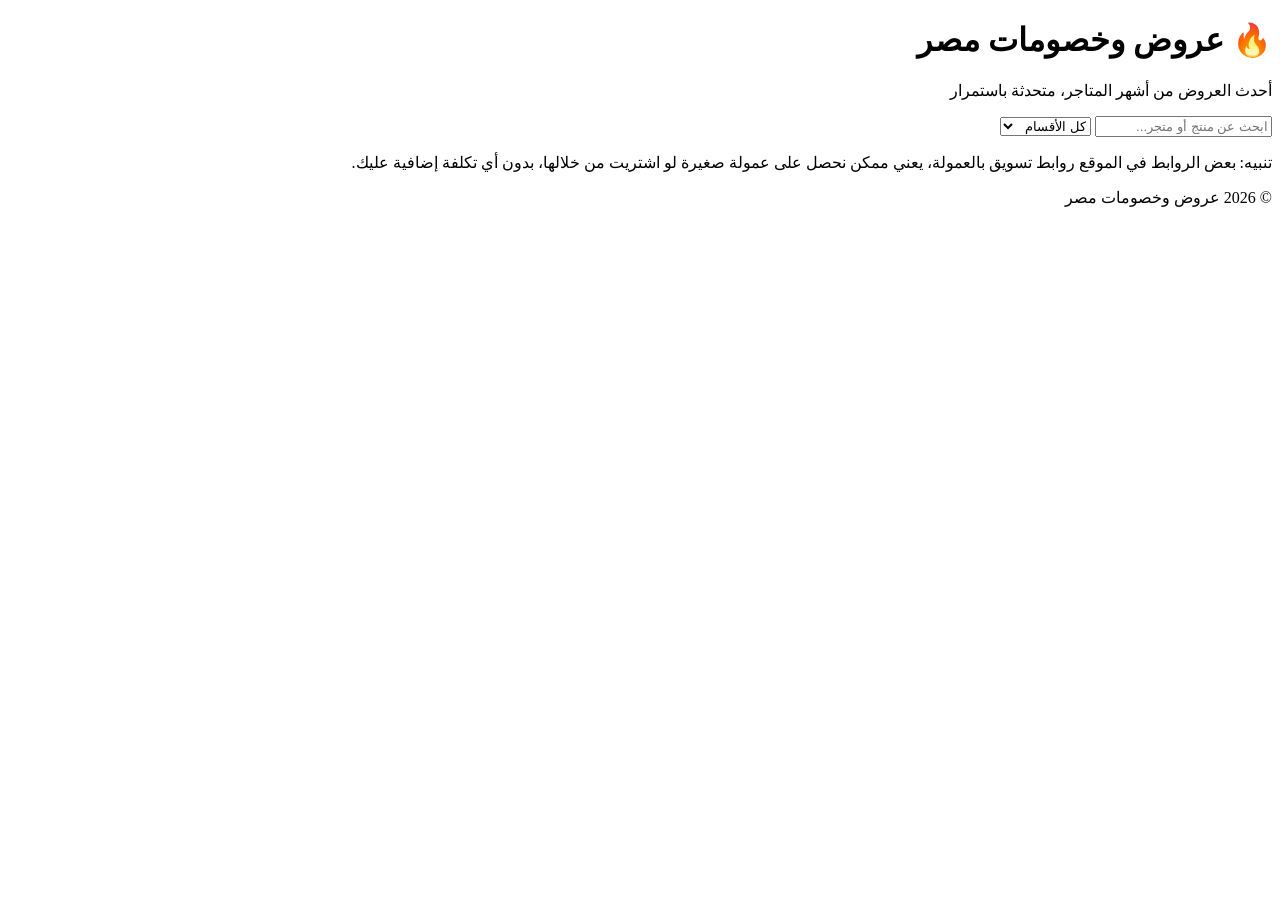
==== index.html @ 9b2914ef "Create index.html for offers and discounts page Added a new HTML file for displaying offers and disc" ====
<!DOCTYPE html>
<html lang="ar" dir="rtl">
<head>
  <meta charset="UTF-8">
  <meta name="viewport" content="width=device-width, initial-scale=1.0">
  <title>عروض وخصومات مصر - أحسن الأسعار كل يوم</title>
  <meta name="description" content="أحدث العروض والخصومات من أشهر المتاجر في مصر، متحدثة كل يوم.">
  <link rel="stylesheet" href="style.css">
</head>
<body>
  <header>
    <h1>🔥 عروض وخصومات مصر</h1>
    <p>أحدث العروض من أشهر المتاجر، متحدثة باستمرار</p>
  </header>

  <section class="controls">
    <input type="text" id="search" placeholder="ابحث عن منتج أو متجر...">
    <select id="category">
      <option value="all">كل الأقسام</option>
      <option value="electronics">إلكترونيات</option>
      <option value="fashion">أزياء</option>
      <option value="home">المنزل</option>
      <option value="grocery">سوبر ماركت</option>
    </select>
  </section>

  <main id="offers" class="grid"></main>

  <footer>
    <p>تنبيه: بعض الروابط في الموقع روابط تسويق بالعمولة، يعني ممكن نحصل على عمولة صغيرة لو اشتريت من خلالها، بدون أي تكلفة إضافية عليك.</p>
    <p>© 2026 عروض وخصومات مصر</p>
  </footer>

  <script src="offers.js"></script>
</body>
</html>
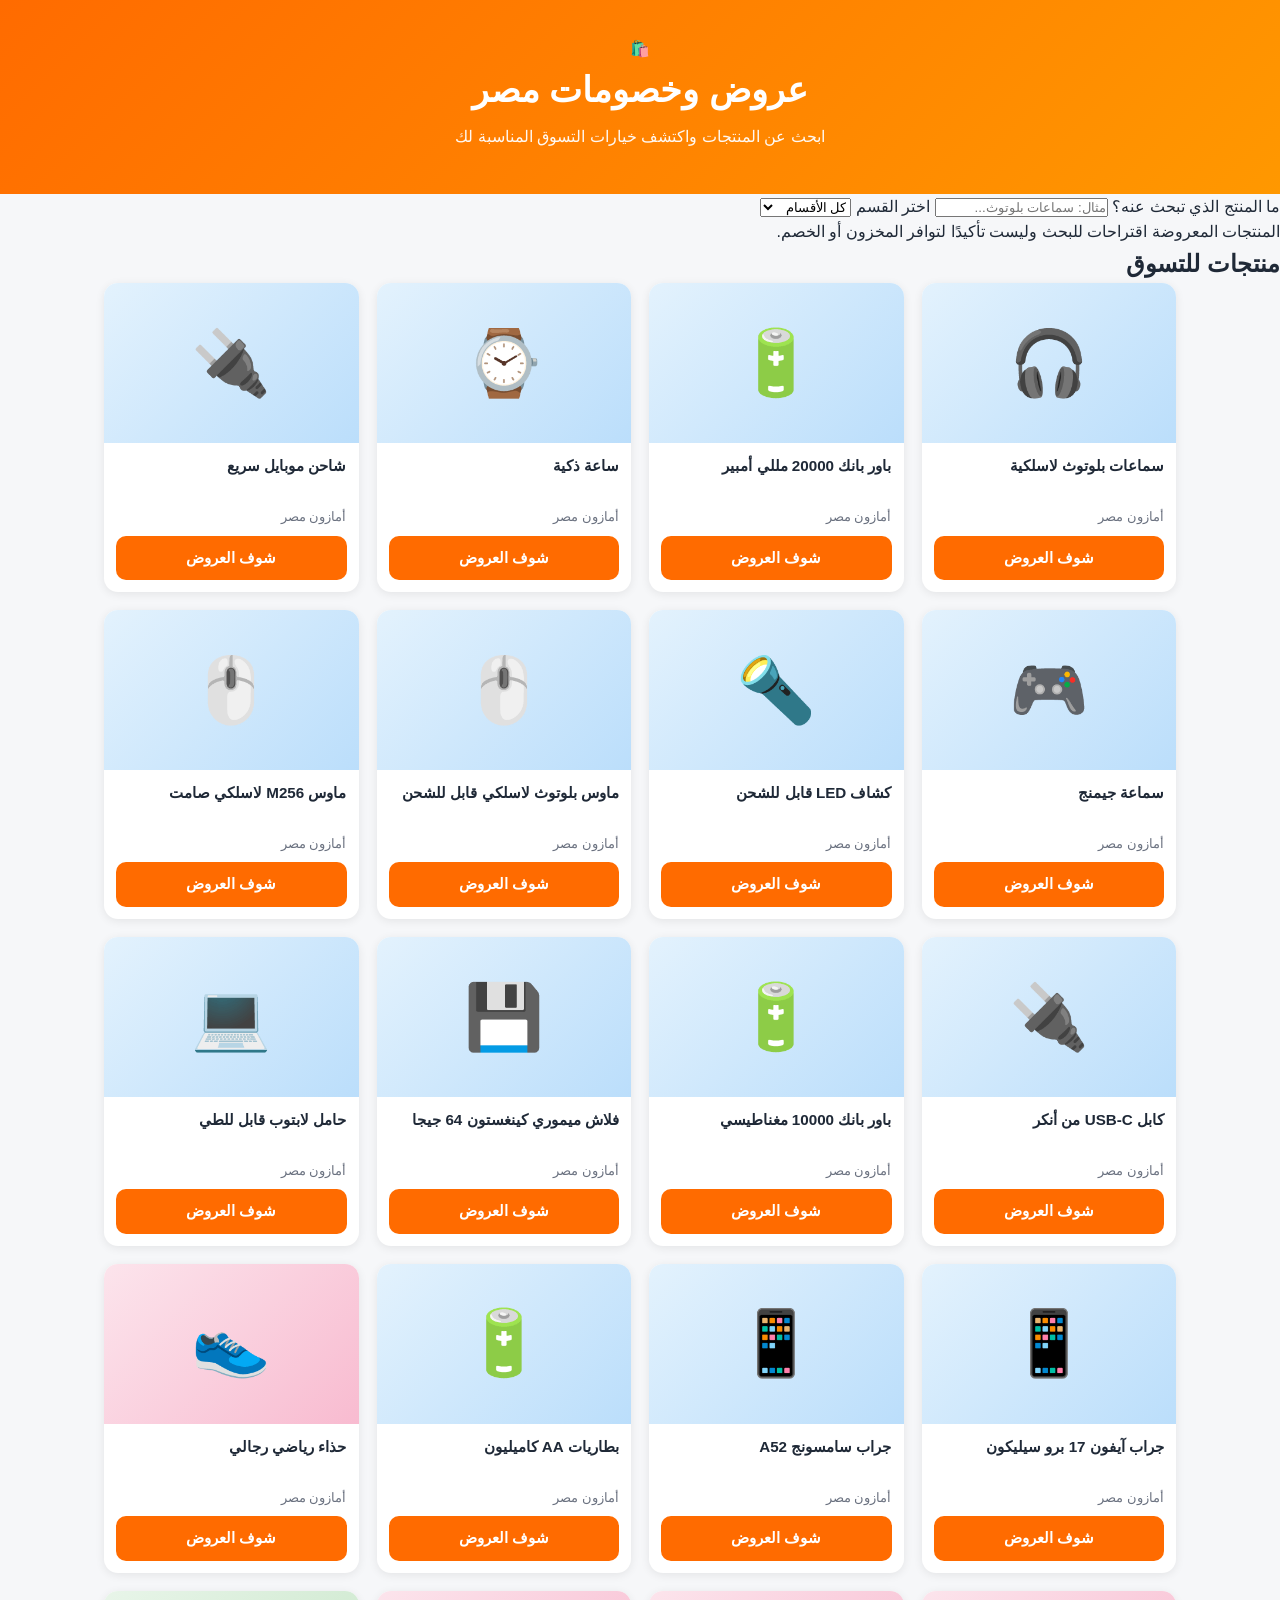
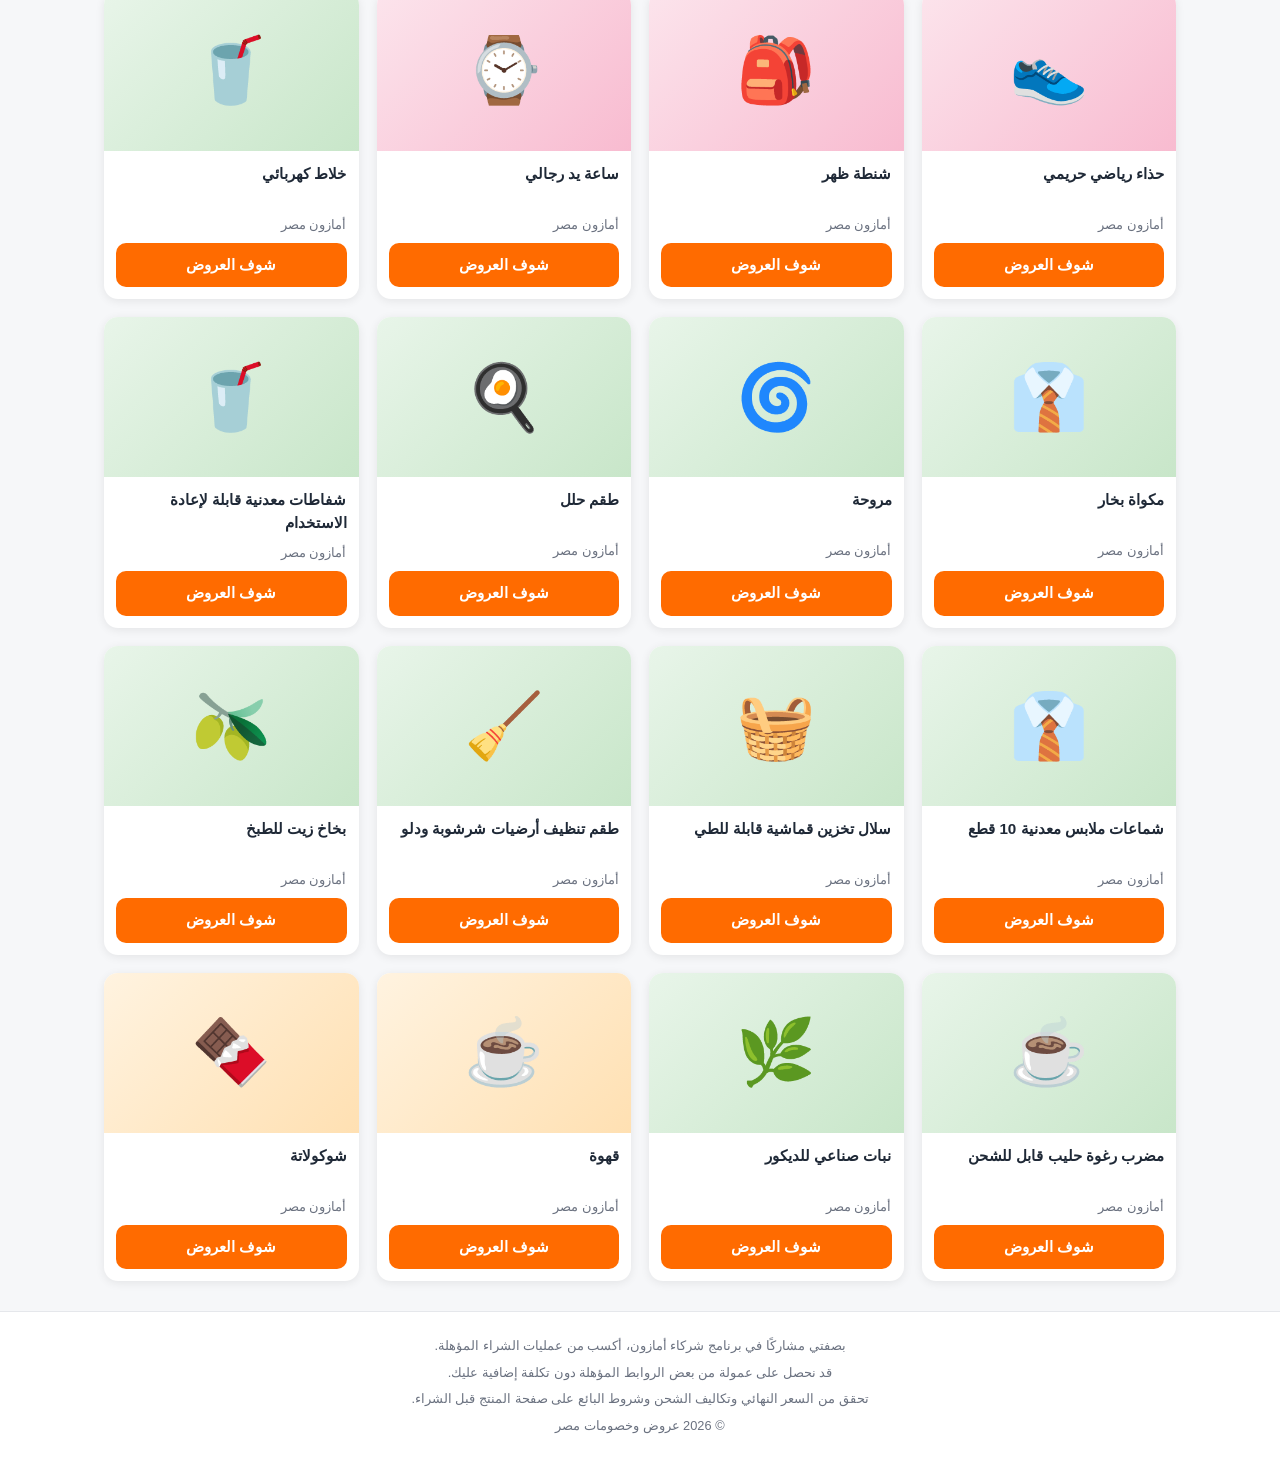
==== commit f5eab0a9: "Refactor index.html for improved structure and metadata Updated meta tags for viewport, theme color," ====
--- a/index.html
+++ b/index.html
@@ -1,36 +1,62 @@
+
 <!DOCTYPE html>
 <html lang="ar" dir="rtl">
 <head>
   <meta charset="UTF-8">
-  <meta name="viewport" content="width=device-width, initial-scale=1.0">
-  <title>عروض وخصومات مصر - أحسن الأسعار كل يوم</title>
-  <meta name="description" content="أحدث العروض والخصومات من أشهر المتاجر في مصر، متحدثة كل يوم.">
+  <meta name="viewport" content="width=device-width, initial-scale=1">
+  <meta name="theme-color" content="#10243a">
+  <meta name="description" content="دليل منتجات للتسوق في مصر. ابحث عن المنتجات وقارن الخيارات والأسعار لدى المتاجر.">
+  <title>عروض وخصومات مصر | دليل التسوق الذكي</title>
   <link rel="stylesheet" href="style.css">
 </head>
 <body>
-  <header>
-    <h1>🔥 عروض وخصومات مصر</h1>
-    <p>أحدث العروض من أشهر المتاجر، متحدثة باستمرار</p>
+  <header class="site-header">
+    <div class="header-inner">
+      <span class="brand-mark" aria-hidden="true">🛍️</span>
+      <h1>عروض وخصومات مصر</h1>
+      <p>ابحث عن المنتجات واكتشف خيارات التسوق المناسبة لك</p>
+    </div>
   </header>
 
-  <section class="controls">
-    <input type="text" id="search" placeholder="ابحث عن منتج أو متجر...">
-    <select id="category">
-      <option value="all">كل الأقسام</option>
-      <option value="electronics">إلكترونيات</option>
-      <option value="fashion">أزياء</option>
-      <option value="home">المنزل</option>
-      <option value="grocery">سوبر ماركت</option>
-    </select>
-  </section>
+  <main>
+    <section class="search-panel" aria-label="البحث عن المنتجات">
+      <label for="search">ما المنتج الذي تبحث عنه؟</label>
+      <input
+        type="search"
+        id="search"
+        placeholder="مثال: سماعات بلوتوث..."
+        autocomplete="off"
+      >
 
-  <main id="offers" class="grid"></main>
+      <label for="category">اختر القسم</label>
+      <select id="category">
+        <option value="all">كل الأقسام</option>
+        <option value="electronics">إلكترونيات</option>
+        <option value="fashion">أزياء</option>
+        <option value="home">المنزل</option>
+        <option value="grocery">سوبر ماركت</option>
+      </select>
+      <p class="search-note">المنتجات المعروضة اقتراحات للبحث وليست تأكيدًا لتوافر المخزون أو الخصم.</p>
+    </section>
+
+    <section class="results-section" aria-label="قائمة المنتجات">
+      <div class="results-heading">
+        <h2>منتجات للتسوق</h2>
+        <span id="result-count" aria-live="polite"></span>
+      </div>
+      <div id="offers" class="grid"></div>
+    </section>
+  </main>
 
   <footer>
-    <p>تنبيه: بعض الروابط في الموقع روابط تسويق بالعمولة، يعني ممكن نحصل على عمولة صغيرة لو اشتريت من خلالها، بدون أي تكلفة إضافية عليك.</p>
+    <p class="disclosure">
+      بصفتي مشاركًا في برنامج شركاء أمازون، أكسب من عمليات الشراء المؤهلة.
+    </p>
+    <p>قد نحصل على عمولة من بعض الروابط المؤهلة دون تكلفة إضافية عليك.</p>
+    <p>تحقق من السعر النهائي وتكاليف الشحن وشروط البائع على صفحة المنتج قبل الشراء.</p>
     <p>© 2026 عروض وخصومات مصر</p>
   </footer>
 
-  <script src="offers.js"></script>
+  <script src="offers.js" defer></script>
 </body>
 </html>
--- a/style.css
+++ b/style.css
@@ -0,0 +1,119 @@
+:root {
+  --main: #ff6b00;
+  --main-dark: #e65100;
+  --bg: #f6f7f9;
+  --card: #ffffff;
+  --text: #1f2937;
+  --muted: #6b7280;
+}
+
+* { box-sizing: border-box; margin: 0; padding: 0; }
+
+body {
+  font-family: "Segoe UI", Tahoma, Arial, sans-serif;
+  background: var(--bg);
+  color: var(--text);
+  line-height: 1.6;
+}
+
+header {
+  background: linear-gradient(135deg, #ff6b00, #ff9800);
+  color: #fff;
+  text-align: center;
+  padding: 36px 16px 44px;
+}
+header h1 { font-size: 1.8rem; margin-bottom: 6px; }
+header p { opacity: .95; font-size: 1rem; }
+
+.controls {
+  display: flex;
+  gap: 10px;
+  max-width: 900px;
+  margin: -24px auto 20px;
+  padding: 0 14px;
+  position: relative;
+}
+.controls input, .controls select {
+  padding: 14px 16px;
+  border: none;
+  border-radius: 12px;
+  font-size: 1rem;
+  font-family: inherit;
+  background: #fff;
+  box-shadow: 0 4px 14px rgba(0,0,0,.12);
+}
+.controls input { flex: 1; min-width: 0; }
+.controls select { width: 130px; }
+
+.grid {
+  display: grid;
+  grid-template-columns: repeat(2, 1fr);
+  gap: 14px;
+  max-width: 1100px;
+  margin: 0 auto;
+  padding: 0 14px 30px;
+}
+
+.card {
+  background: var(--card);
+  border-radius: 14px;
+  overflow: hidden;
+  box-shadow: 0 2px 10px rgba(0,0,0,.08);
+  display: flex;
+  flex-direction: column;
+  transition: transform .2s, box-shadow .2s;
+}
+.card:hover {
+  transform: translateY(-4px);
+  box-shadow: 0 8px 20px rgba(0,0,0,.14);
+}
+
+.body {
+  padding: 12px;
+  display: flex;
+  flex-direction: column;
+  gap: 8px;
+  flex: 1;
+}
+.body h3 {
+  font-size: .95rem;
+  line-height: 1.5;
+  min-height: 2.9em;
+}
+.store {
+  font-size: .8rem;
+  color: var(--muted);
+}
+
+.btn {
+  margin-top: auto;
+  display: block;
+  text-align: center;
+  background: var(--main);
+  color: #fff;
+  text-decoration: none;
+  padding: 10px;
+  border-radius: 10px;
+  font-weight: bold;
+  font-size: .95rem;
+  transition: background .2s;
+}
+.btn:hover { background: var(--main-dark); }
+
+footer {
+  text-align: center;
+  padding: 24px 16px;
+  font-size: .8rem;
+  color: var(--muted);
+  border-top: 1px solid #e5e7eb;
+  background: #fff;
+}
+footer p + p { margin-top: 6px; }
+
+@media (min-width: 700px) {
+  .grid { grid-template-columns: repeat(3, 1fr); gap: 18px; }
+  header h1 { font-size: 2.2rem; }
+}
+@media (min-width: 1000px) {
+  .grid { grid-template-columns: repeat(4, 1fr); }
+}
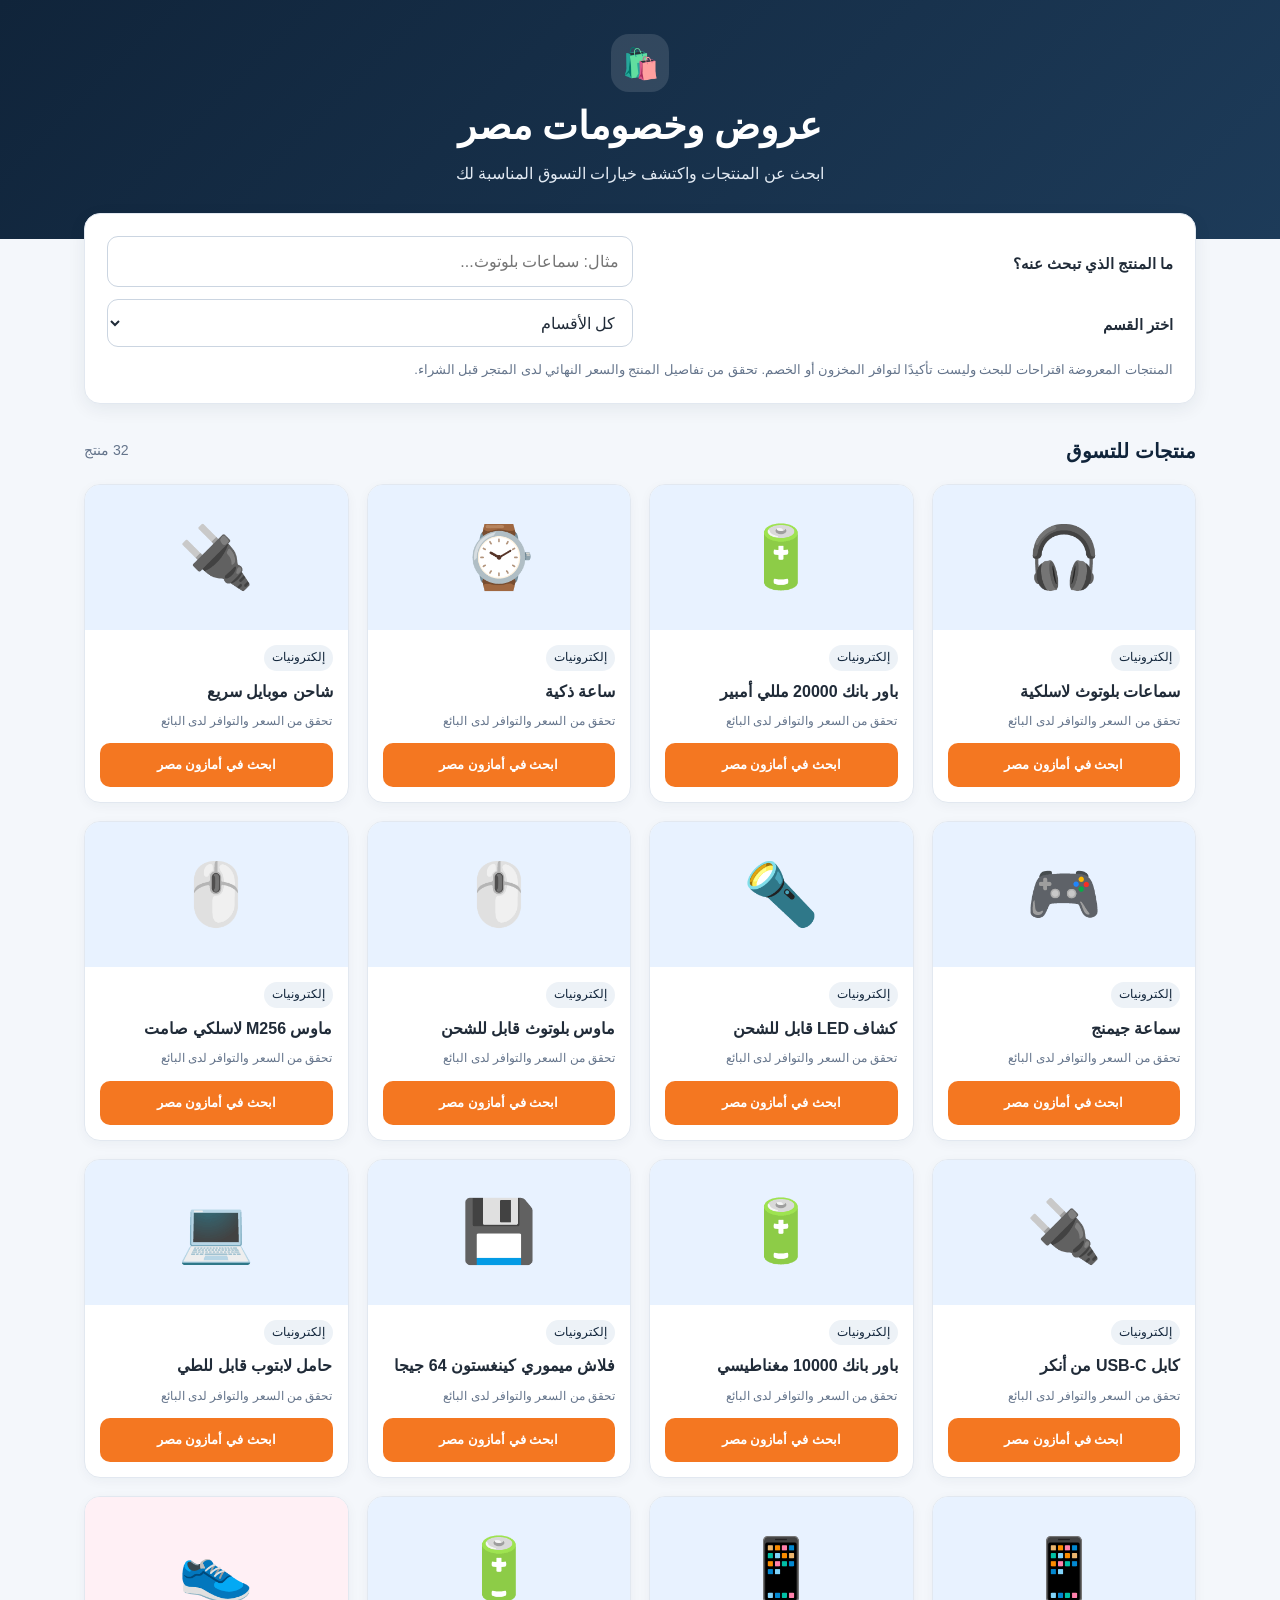
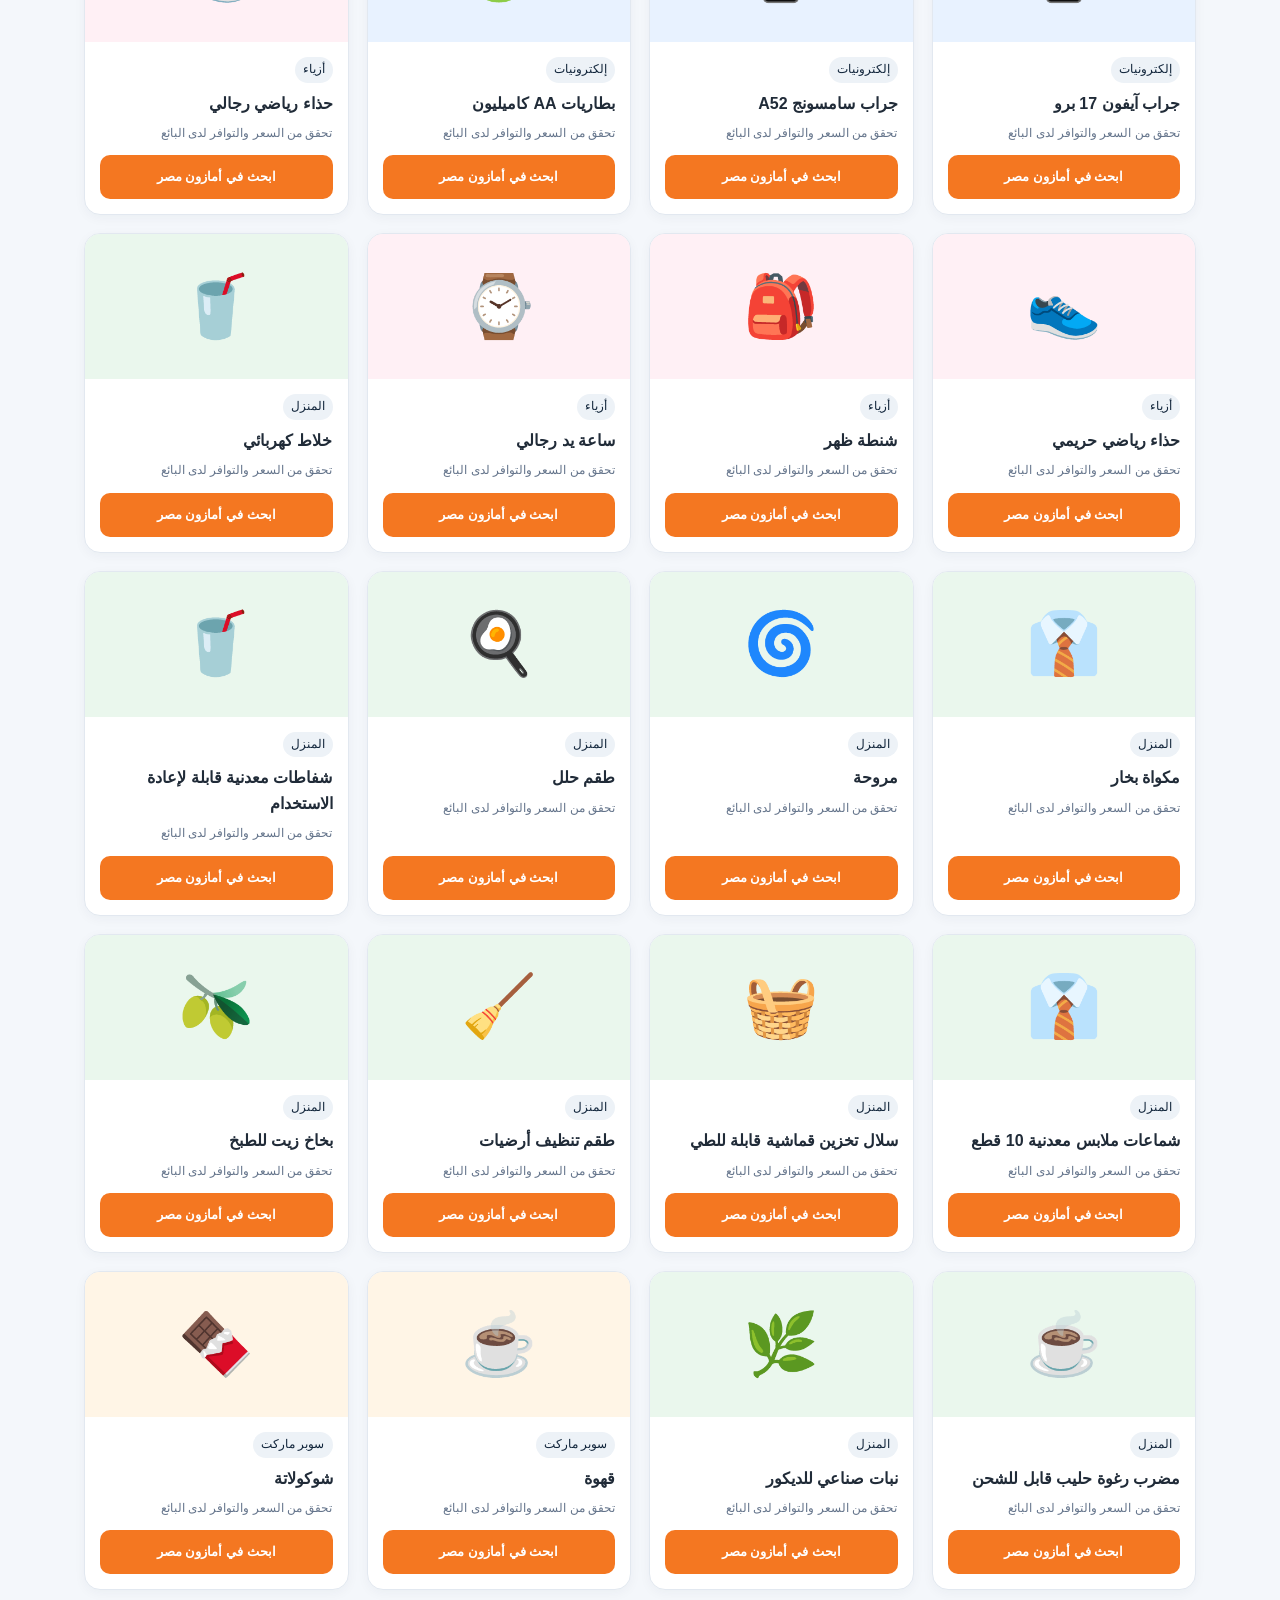
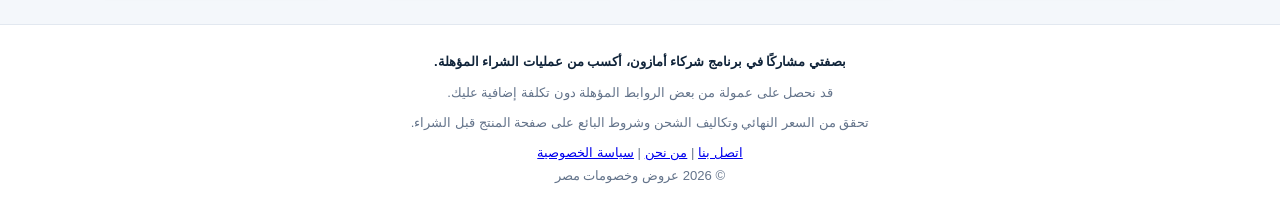
==== commit 9fc73dcb: "Update meta tags and enhance search note in index.html Updated the description meta tag for clarity " ====
--- a/index.html
+++ b/index.html
@@ -5,11 +5,13 @@
   <meta charset="UTF-8">
   <meta name="viewport" content="width=device-width, initial-scale=1">
   <meta name="theme-color" content="#10243a">
-  <meta name="description" content="دليل منتجات للتسوق في مصر. ابحث عن المنتجات وقارن الخيارات والأسعار لدى المتاجر.">
+  <meta name="description" content="دليل التسوق الذكي في مصر. ابحث عن المنتجات واكتشف خيارات التسوق لدى المتاجر، مع روابط تسوق وإفصاح واضح عن التسويق بالعمولة.">
+  <meta name="robots" content="index,follow">
   <title>عروض وخصومات مصر | دليل التسوق الذكي</title>
   <link rel="stylesheet" href="style.css">
 </head>
 <body>
+
   <header class="site-header">
     <div class="header-inner">
       <span class="brand-mark" aria-hidden="true">🛍️</span>
@@ -36,7 +38,11 @@
         <option value="home">المنزل</option>
         <option value="grocery">سوبر ماركت</option>
       </select>
-      <p class="search-note">المنتجات المعروضة اقتراحات للبحث وليست تأكيدًا لتوافر المخزون أو الخصم.</p>
+
+      <p class="search-note">
+        المنتجات المعروضة اقتراحات للبحث وليست تأكيدًا لتوافر المخزون أو الخصم.
+        تحقق من تفاصيل المنتج والسعر النهائي لدى المتجر قبل الشراء.
+      </p>
     </section>
 
     <section class="results-section" aria-label="قائمة المنتجات">
@@ -44,6 +50,7 @@
         <h2>منتجات للتسوق</h2>
         <span id="result-count" aria-live="polite"></span>
       </div>
+
       <div id="offers" class="grid"></div>
     </section>
   </main>
@@ -52,8 +59,23 @@
     <p class="disclosure">
       بصفتي مشاركًا في برنامج شركاء أمازون، أكسب من عمليات الشراء المؤهلة.
     </p>
-    <p>قد نحصل على عمولة من بعض الروابط المؤهلة دون تكلفة إضافية عليك.</p>
-    <p>تحقق من السعر النهائي وتكاليف الشحن وشروط البائع على صفحة المنتج قبل الشراء.</p>
+
+    <p>
+      قد نحصل على عمولة من بعض الروابط المؤهلة دون تكلفة إضافية عليك.
+    </p>
+
+    <p>
+      تحقق من السعر النهائي وتكاليف الشحن وشروط البائع على صفحة المنتج قبل الشراء.
+    </p>
+
+    <nav aria-label="روابط مهمة">
+      <a href="contact.htm">اتصل بنا</a>
+      <span aria-hidden="true"> | </span>
+      <a href="about.htm">من نحن</a>
+      <span aria-hidden="true"> | </span>
+      <a href="privacy.htm">سياسة الخصوصية</a>
+    </nav>
+
     <p>© 2026 عروض وخصومات مصر</p>
   </footer>
 
--- a/style.css
+++ b/style.css
@@ -1,119 +1,332 @@
+
 :root {
-  --main: #ff6b00;
-  --main-dark: #e65100;
-  --bg: #f6f7f9;
-  --card: #ffffff;
-  --text: #1f2937;
-  --muted: #6b7280;
-}
-
-* { box-sizing: border-box; margin: 0; padding: 0; }
+  --navy: #10243a;
+  --navy-light: #1d3b59;
+  --orange: #f47721;
+  --orange-dark: #d95d0c;
+  --background: #f4f7fb;
+  --surface: #ffffff;
+  --text: #202b38;
+  --muted: #64748b;
+  --border: #e2e8f0;
+  --radius: 16px;
+  --shadow: 0 5px 18px rgba(16, 36, 58, 0.07);
+}
+
+* {
+  box-sizing: border-box;
+}
+
+html {
+  -webkit-text-size-adjust: 100%;
+  scroll-behavior: smooth;
+}
 
 body {
-  font-family: "Segoe UI", Tahoma, Arial, sans-serif;
-  background: var(--bg);
+  margin: 0;
+  font-family: Tahoma, Arial, sans-serif;
+  background: var(--background);
   color: var(--text);
+  line-height: 1.7;
+}
+
+button,
+input,
+select {
+  font: inherit;
+}
+
+.site-header {
+  color: #fff;
+  background: linear-gradient(135deg, var(--navy), var(--navy-light));
+  padding: 34px 16px 52px;
+  text-align: center;
+}
+
+.header-inner {
+  max-width: 900px;
+  margin: 0 auto;
+}
+
+.brand-mark {
+  display: inline-flex;
+  align-items: center;
+  justify-content: center;
+  width: 58px;
+  height: 58px;
+  margin-bottom: 8px;
+  border-radius: 18px;
+  background: rgba(255, 255, 255, 0.12);
+  font-size: 30px;
+}
+
+.site-header h1 {
+  margin: 0 0 8px;
+  font-size: clamp(1.5rem, 5vw, 2.35rem);
+  line-height: 1.4;
+}
+
+.site-header p {
+  max-width: 600px;
+  margin: 0 auto;
+  color: #e2eaf3;
+  font-size: 0.97rem;
+}
+
+main {
+  width: 100%;
+  max-width: 1160px;
+  margin: 0 auto;
+}
+
+.search-panel {
+  position: relative;
+  margin: -26px 14px 30px;
+  padding: 20px;
+  background: var(--surface);
+  border: 1px solid var(--border);
+  border-radius: var(--radius);
+  box-shadow: var(--shadow);
+}
+
+.search-panel label {
+  display: block;
+  margin: 0 0 7px;
+  font-weight: 700;
+  font-size: 0.92rem;
+}
+
+.search-panel input,
+.search-panel select {
+  display: block;
+  width: 100%;
+  min-height: 48px;
+  margin-bottom: 15px;
+  padding: 11px 13px;
+  border: 1px solid #cbd5e1;
+  border-radius: 11px;
+  background: #fff;
+  color: var(--text);
+}
+
+.search-panel input:focus,
+.search-panel select:focus {
+  outline: 3px solid rgba(244, 119, 33, 0.2);
+  border-color: var(--orange);
+}
+
+.search-note {
+  margin: 0;
+  color: var(--muted);
+  font-size: 0.8rem;
+}
+
+.results-section {
+  padding: 0 14px 34px;
+}
+
+.results-heading {
+  display: flex;
+  align-items: center;
+  justify-content: space-between;
+  flex-wrap: wrap;
+  gap: 8px;
+  margin-bottom: 16px;
+}
+
+.results-heading h2 {
+  margin: 0;
+  color: var(--navy);
+  font-size: 1.25rem;
+}
+
+#result-count {
+  color: var(--muted);
+  font-size: 0.88rem;
+}
+
+.grid {
+  display: grid;
+  grid-template-columns: repeat(2, minmax(0, 1fr));
+  gap: 12px;
+}
+
+.card {
+  display: flex;
+  min-width: 0;
+  flex-direction: column;
+  overflow: hidden;
+  border: 1px solid var(--border);
+  border-radius: var(--radius);
+  background: var(--surface);
+  box-shadow: 0 3px 12px rgba(16, 36, 58, 0.045);
+}
+
+.product-visual {
+  display: flex;
+  min-height: 112px;
+  align-items: center;
+  justify-content: center;
+  font-size: 3.2rem;
+}
+
+.product-body {
+  display: flex;
+  flex: 1;
+  flex-direction: column;
+  align-items: stretch;
+  gap: 8px;
+  padding: 12px;
+}
+
+.category-label {
+  align-self: flex-start;
+  padding: 3px 8px;
+  border-radius: 20px;
+  background: #edf2f7;
+  color: var(--navy);
+  font-size: 0.72rem;
+}
+
+.product-body h3 {
+  margin: 0;
+  font-size: 0.9rem;
   line-height: 1.6;
-}
-
-header {
-  background: linear-gradient(135deg, #ff6b00, #ff9800);
+  overflow-wrap: anywhere;
+}
+
+.product-note {
+  margin: 0 0 4px;
+  color: var(--muted);
+  font-size: 0.75rem;
+  line-height: 1.6;
+}
+
+.btn {
+  display: flex;
+  min-height: 44px;
+  align-items: center;
+  justify-content: center;
+  margin-top: auto;
+  padding: 9px 8px;
+  border-radius: 10px;
+  background: var(--orange);
   color: #fff;
   text-align: center;
-  padding: 36px 16px 44px;
-}
-header h1 { font-size: 1.8rem; margin-bottom: 6px; }
-header p { opacity: .95; font-size: 1rem; }
-
-.controls {
-  display: flex;
-  gap: 10px;
-  max-width: 900px;
-  margin: -24px auto 20px;
-  padding: 0 14px;
-  position: relative;
-}
-.controls input, .controls select {
-  padding: 14px 16px;
-  border: none;
-  border-radius: 12px;
-  font-size: 1rem;
-  font-family: inherit;
+  text-decoration: none;
+  font-size: 0.82rem;
+  font-weight: 700;
+  line-height: 1.5;
+  transition: background 0.2s ease;
+}
+
+.btn:hover,
+.btn:focus-visible {
+  background: var(--orange-dark);
+}
+
+.btn:focus-visible {
+  outline: 3px solid var(--navy);
+  outline-offset: 2px;
+}
+
+.empty-state {
+  grid-column: 1 / -1;
+  margin: 0;
+  padding: 26px 16px;
+  border: 1px dashed #cbd5e1;
+  border-radius: var(--radius);
   background: #fff;
-  box-shadow: 0 4px 14px rgba(0,0,0,.12);
-}
-.controls input { flex: 1; min-width: 0; }
-.controls select { width: 130px; }
-
-.grid {
-  display: grid;
-  grid-template-columns: repeat(2, 1fr);
-  gap: 14px;
-  max-width: 1100px;
-  margin: 0 auto;
-  padding: 0 14px 30px;
-}
-
-.card {
-  background: var(--card);
-  border-radius: 14px;
-  overflow: hidden;
-  box-shadow: 0 2px 10px rgba(0,0,0,.08);
-  display: flex;
-  flex-direction: column;
-  transition: transform .2s, box-shadow .2s;
-}
-.card:hover {
-  transform: translateY(-4px);
-  box-shadow: 0 8px 20px rgba(0,0,0,.14);
-}
-
-.body {
-  padding: 12px;
-  display: flex;
-  flex-direction: column;
-  gap: 8px;
-  flex: 1;
-}
-.body h3 {
-  font-size: .95rem;
-  line-height: 1.5;
-  min-height: 2.9em;
-}
-.store {
-  font-size: .8rem;
-  color: var(--muted);
-}
-
-.btn {
-  margin-top: auto;
-  display: block;
+  color: var(--muted);
   text-align: center;
-  background: var(--main);
-  color: #fff;
-  text-decoration: none;
-  padding: 10px;
-  border-radius: 10px;
-  font-weight: bold;
-  font-size: .95rem;
-  transition: background .2s;
-}
-.btn:hover { background: var(--main-dark); }
+}
 
 footer {
+  padding: 26px 16px;
+  border-top: 1px solid var(--border);
+  background: #fff;
+  color: var(--muted);
   text-align: center;
-  padding: 24px 16px;
-  font-size: .8rem;
-  color: var(--muted);
-  border-top: 1px solid #e5e7eb;
-  background: #fff;
-}
-footer p + p { margin-top: 6px; }
-
-@media (min-width: 700px) {
-  .grid { grid-template-columns: repeat(3, 1fr); gap: 18px; }
-  header h1 { font-size: 2.2rem; }
-}
-@media (min-width: 1000px) {
-  .grid { grid-template-columns: repeat(4, 1fr); }
-}
+  font-size: 0.82rem;
+}
+
+footer p {
+  max-width: 760px;
+  margin: 0 auto 8px;
+}
+
+footer .disclosure {
+  color: var(--navy);
+  font-weight: 700;
+}
+
+@media (min-width: 600px) {
+  .search-panel {
+    display: grid;
+    grid-template-columns: 1fr 1fr;
+    align-items: center;
+    column-gap: 14px;
+    margin-right: 24px;
+    margin-left: 24px;
+    padding: 22px;
+  }
+
+  .search-panel label {
+    margin-bottom: 7px;
+  }
+
+  .search-panel input,
+  .search-panel select {
+    margin-bottom: 12px;
+  }
+
+  .search-note {
+    grid-column: 1 / -1;
+  }
+
+  .results-section {
+    padding-right: 24px;
+    padding-left: 24px;
+  }
+
+  .grid {
+    grid-template-columns: repeat(3, minmax(0, 1fr));
+    gap: 18px;
+  }
+
+  .product-visual {
+    min-height: 145px;
+    font-size: 3.8rem;
+  }
+
+  .product-body {
+    padding: 15px;
+  }
+
+  .product-body h3 {
+    font-size: 1rem;
+  }
+}
+
+@media (min-width: 950px) {
+  .grid {
+    grid-template-columns: repeat(4, minmax(0, 1fr));
+  }
+
+  .search-panel {
+    margin-right: 24px;
+    margin-left: 24px;
+  }
+}
+
+@media (prefers-reduced-motion: reduce) {
+  html {
+    scroll-behavior: auto;
+  }
+
+  *,
+  *::before,
+  *::after {
+    transition-duration: 0.01ms !important;
+  }
+}
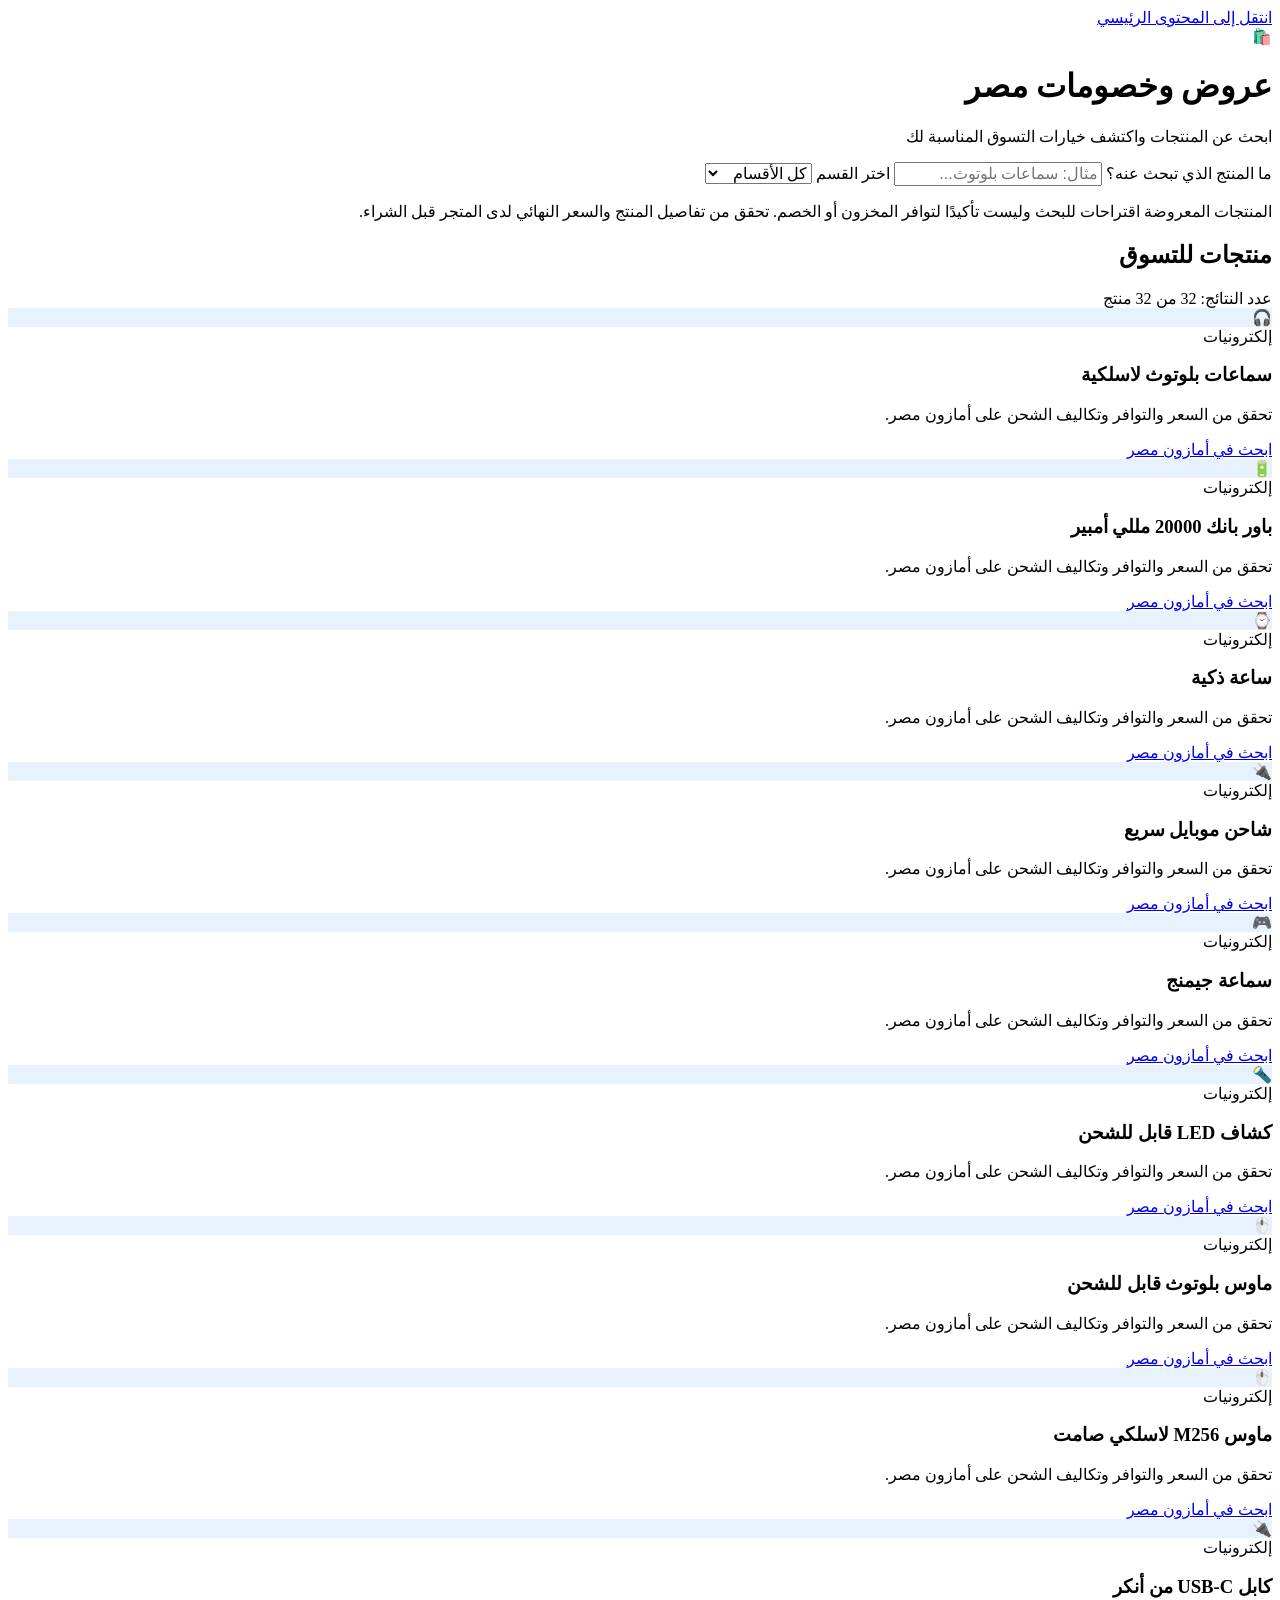
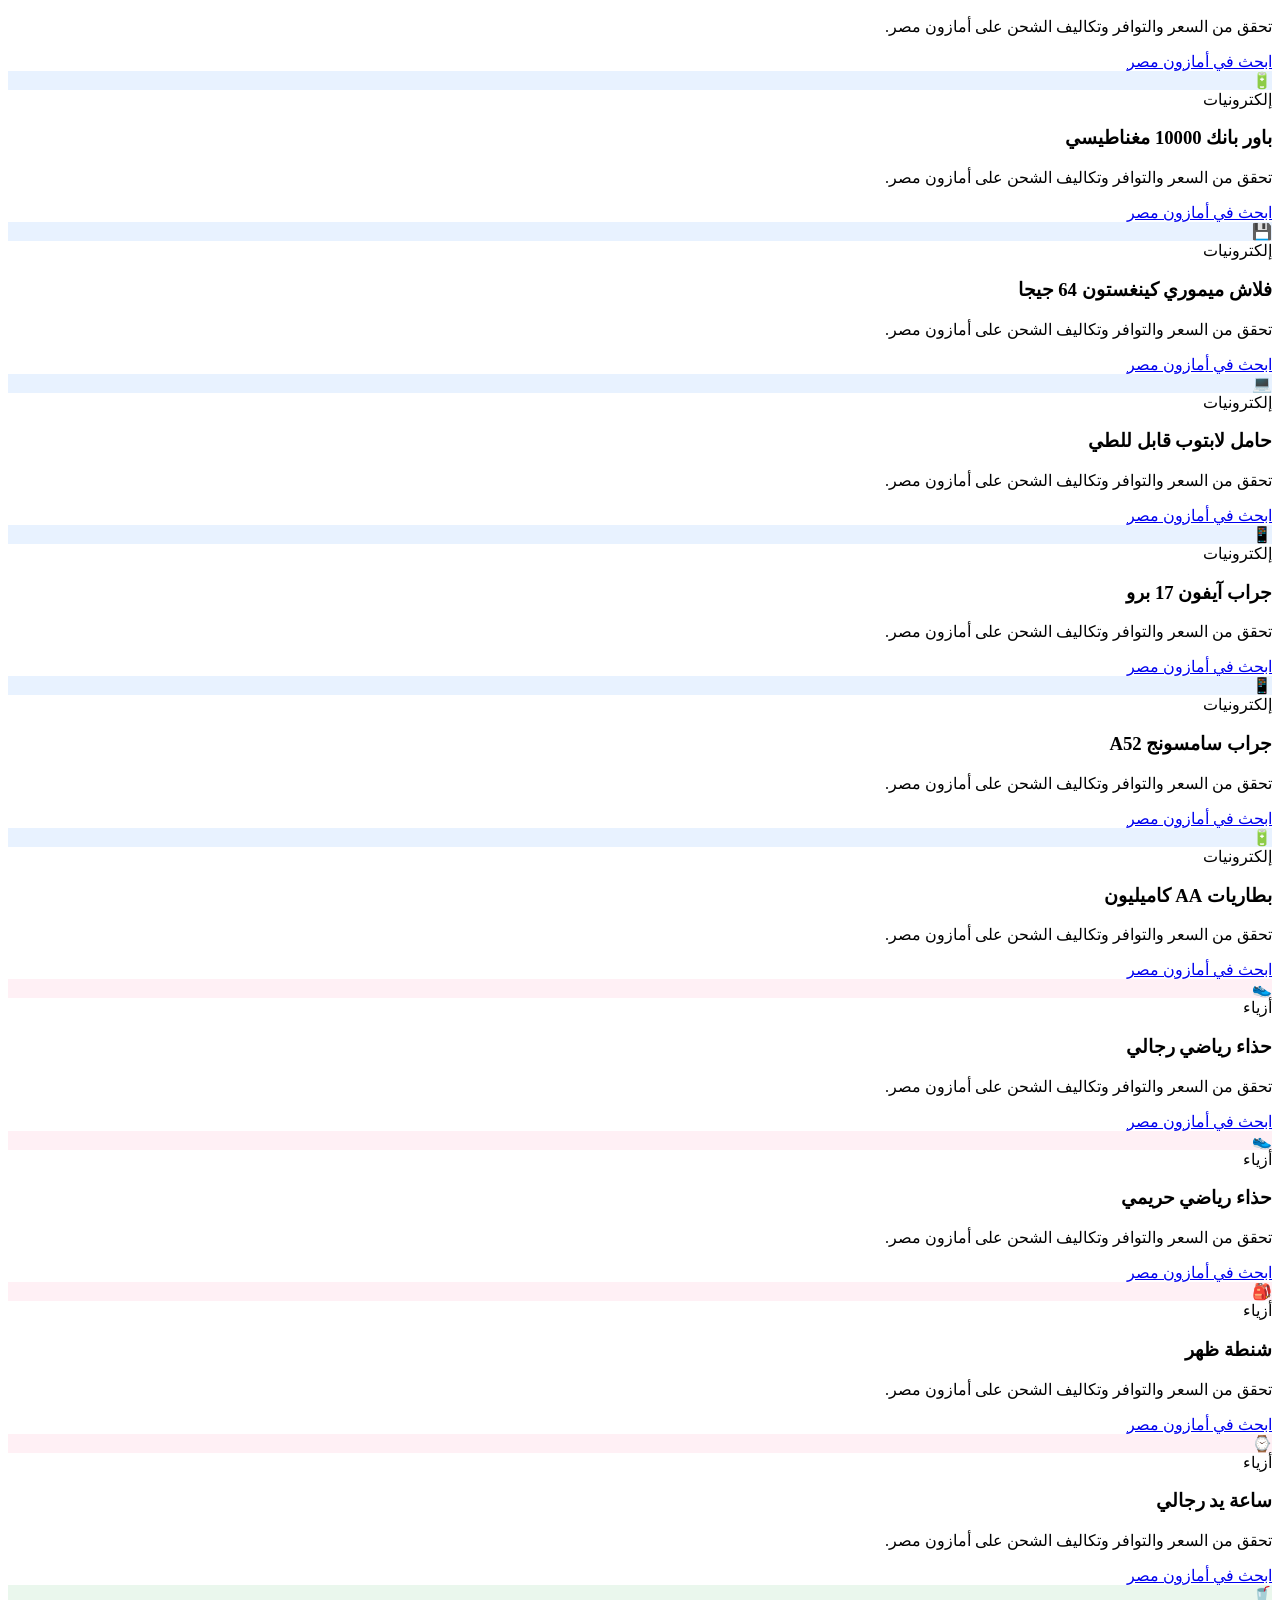
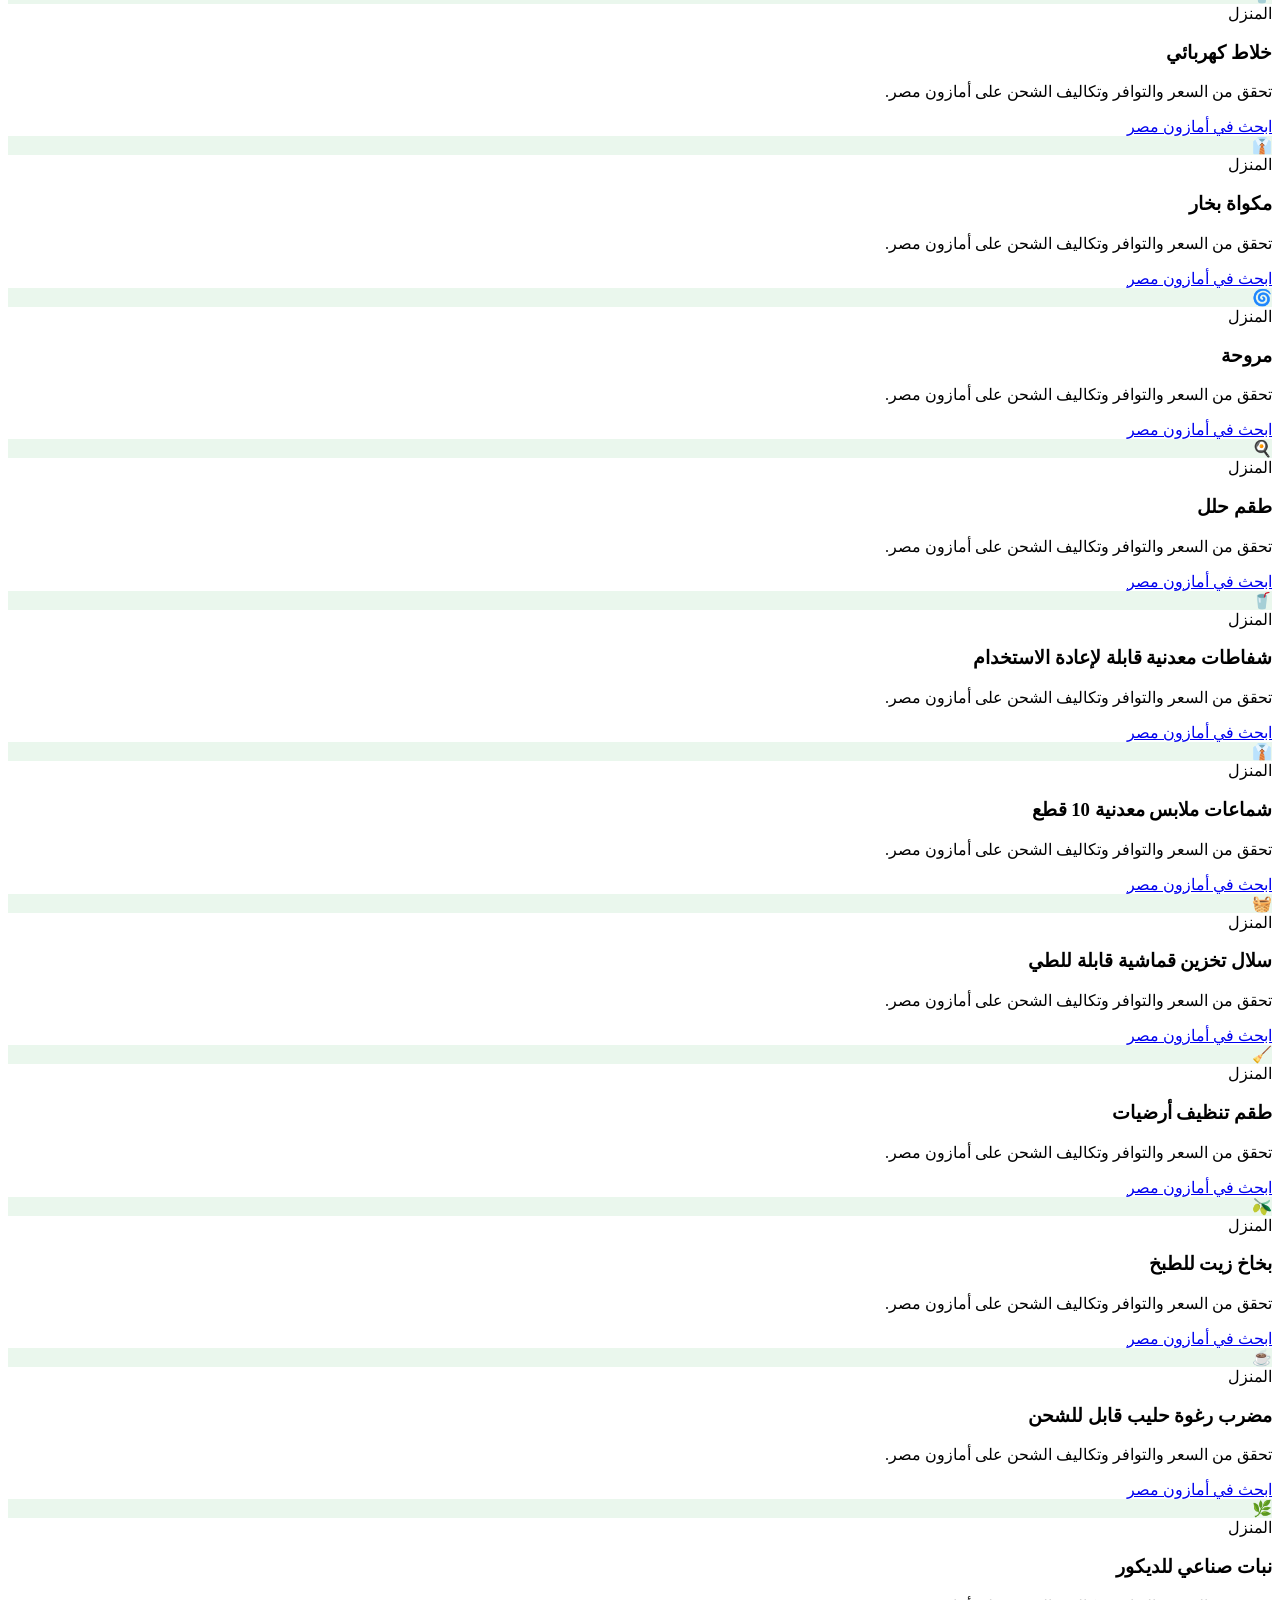
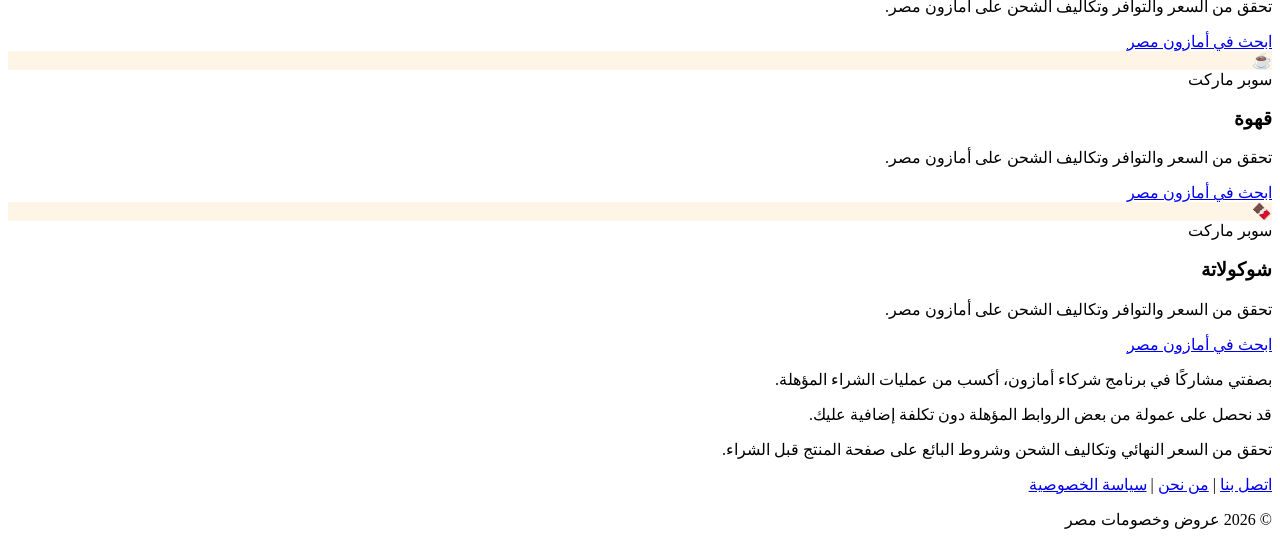
==== commit 18e7ef34: "Enhance HTML structure and accessibility Refactor HTML structure and improve accessibility features." ====
--- a/index.html
+++ b/index.html
@@ -4,34 +4,59 @@
 <head>
   <meta charset="UTF-8">
   <meta name="viewport" content="width=device-width, initial-scale=1">
+
   <meta name="theme-color" content="#10243a">
   <meta name="description" content="دليل التسوق الذكي في مصر. ابحث عن المنتجات واكتشف خيارات التسوق لدى المتاجر، مع روابط تسوق وإفصاح واضح عن التسويق بالعمولة.">
   <meta name="robots" content="index,follow">
+
   <title>عروض وخصومات مصر | دليل التسوق الذكي</title>
+
   <link rel="stylesheet" href="style.css">
+
 </head>
 <body>
+
+  <a class="skip-link" href="#main-content">
+    انتقل إلى المحتوى الرئيسي
+  </a>
 
   <header class="site-header">
     <div class="header-inner">
       <span class="brand-mark" aria-hidden="true">🛍️</span>
+
       <h1>عروض وخصومات مصر</h1>
-      <p>ابحث عن المنتجات واكتشف خيارات التسوق المناسبة لك</p>
+
+      <p>
+        ابحث عن المنتجات واكتشف خيارات التسوق المناسبة لك
+      </p>
     </div>
   </header>
 
-  <main>
-    <section class="search-panel" aria-label="البحث عن المنتجات">
-      <label for="search">ما المنتج الذي تبحث عنه؟</label>
+  <main id="main-content">
+
+    <section
+      class="search-panel"
+      aria-label="البحث عن المنتجات"
+    >
+
+      <label for="search">
+        ما المنتج الذي تبحث عنه؟
+      </label>
+
       <input
         type="search"
         id="search"
+        name="search"
         placeholder="مثال: سماعات بلوتوث..."
         autocomplete="off"
+        aria-describedby="search-note"
       >
 
-      <label for="category">اختر القسم</label>
-      <select id="category">
+      <label for="category">
+        اختر القسم
+      </label>
+
+      <select id="category" name="category">
         <option value="all">كل الأقسام</option>
         <option value="electronics">إلكترونيات</option>
         <option value="fashion">أزياء</option>
@@ -39,33 +64,50 @@
         <option value="grocery">سوبر ماركت</option>
       </select>
 
-      <p class="search-note">
-        المنتجات المعروضة اقتراحات للبحث وليست تأكيدًا لتوافر المخزون أو الخصم.
-        تحقق من تفاصيل المنتج والسعر النهائي لدى المتجر قبل الشراء.
+      <p class="search-note" id="search-note">
+        المنتجات المعروضة اقتراحات للبحث وليست تأكيدًا
+        لتوافر المخزون أو الخصم. تحقق من تفاصيل المنتج
+        والسعر النهائي لدى المتجر قبل الشراء.
       </p>
+
     </section>
 
-    <section class="results-section" aria-label="قائمة المنتجات">
+    <section
+      class="results-section"
+      aria-label="قائمة المنتجات"
+    >
+
       <div class="results-heading">
         <h2>منتجات للتسوق</h2>
-        <span id="result-count" aria-live="polite"></span>
+
+        <span
+          id="result-count"
+          aria-live="polite"
+          aria-atomic="true"
+        ></span>
       </div>
 
       <div id="offers" class="grid"></div>
+
     </section>
+
   </main>
 
   <footer>
+
     <p class="disclosure">
-      بصفتي مشاركًا في برنامج شركاء أمازون، أكسب من عمليات الشراء المؤهلة.
+      بصفتي مشاركًا في برنامج شركاء أمازون، أكسب من
+      عمليات الشراء المؤهلة.
     </p>
 
     <p>
-      قد نحصل على عمولة من بعض الروابط المؤهلة دون تكلفة إضافية عليك.
+      قد نحصل على عمولة من بعض الروابط المؤهلة دون
+      تكلفة إضافية عليك.
     </p>
 
     <p>
-      تحقق من السعر النهائي وتكاليف الشحن وشروط البائع على صفحة المنتج قبل الشراء.
+      تحقق من السعر النهائي وتكاليف الشحن وشروط البائع
+      على صفحة المنتج قبل الشراء.
     </p>
 
     <nav aria-label="روابط مهمة">
@@ -77,8 +119,10 @@
     </nav>
 
     <p>© 2026 عروض وخصومات مصر</p>
+
   </footer>
 
   <script src="offers.js" defer></script>
+
 </body>
 </html>
--- a/style.css
+++ b/style.css
@@ -1,332 +1,51 @@
 
-:root {
-  --navy: #10243a;
-  --navy-light: #1d3b59;
-  --orange: #f47721;
-  --orange-dark: #d95d0c;
-  --background: #f4f7fb;
-  --surface: #ffffff;
-  --text: #202b38;
-  --muted: #64748b;
-  --border: #e2e8f0;
-  --radius: 16px;
-  --shadow: 0 5px 18px rgba(16, 36, 58, 0.07);
-}
-
-* {
-  box-sizing: border-box;
-}
-
-html {
-  -webkit-text-size-adjust: 100%;
-  scroll-behavior: smooth;
-}
-
-body {
-  margin: 0;
-  font-family: Tahoma, Arial, sans-serif;
-  background: var(--background);
-  color: var(--text);
-  line-height: 1.7;
-}
-
-button,
-input,
-select {
-  font: inherit;
-}
-
-.site-header {
-  color: #fff;
-  background: linear-gradient(135deg, var(--navy), var(--navy-light));
-  padding: 34px 16px 52px;
-  text-align: center;
-}
-
-.header-inner {
-  max-width: 900px;
-  margin: 0 auto;
-}
-
-.brand-mark {
-  display: inline-flex;
-  align-items: center;
-  justify-content: center;
-  width: 58px;
-  height: 58px;
-  margin-bottom: 8px;
-  border-radius: 18px;
-  background: rgba(255, 255, 255, 0.12);
-  font-size: 30px;
-}
-
-.site-header h1 {
-  margin: 0 0 8px;
-  font-size: clamp(1.5rem, 5vw, 2.35rem);
-  line-height: 1.4;
-}
-
-.site-header p {
-  max-width: 600px;
-  margin: 0 auto;
-  color: #e2eaf3;
-  font-size: 0.97rem;
-}
-
-main {
-  width: 100%;
-  max-width: 1160px;
-  margin: 0 auto;
-}
-
-.search-panel {
-  position: relative;
-  margin: -26px 14px 30px;
-  padding: 20px;
-  background: var(--surface);
-  border: 1px solid var(--border);
-  border-radius: var(--radius);
-  box-shadow: var(--shadow);
-}
-
-.search-panel label {
-  display: block;
-  margin: 0 0 7px;
-  font-weight: 700;
-  font-size: 0.92rem;
-}
-
+/* تحسينات إضافية للموقع */
 .search-panel input,
 .search-panel select {
-  display: block;
-  width: 100%;
-  min-height: 48px;
-  margin-bottom: 15px;
-  padding: 11px 13px;
-  border: 1px solid #cbd5e1;
-  border-radius: 11px;
-  background: #fff;
-  color: var(--text);
-}
-
-.search-panel input:focus,
-.search-panel select:focus {
-  outline: 3px solid rgba(244, 119, 33, 0.2);
-  border-color: var(--orange);
-}
-
-.search-note {
-  margin: 0;
-  color: var(--muted);
-  font-size: 0.8rem;
-}
-
-.results-section {
-  padding: 0 14px 34px;
-}
-
-.results-heading {
-  display: flex;
-  align-items: center;
-  justify-content: space-between;
-  flex-wrap: wrap;
-  gap: 8px;
-  margin-bottom: 16px;
-}
-
-.results-heading h2 {
-  margin: 0;
-  color: var(--navy);
-  font-size: 1.25rem;
-}
-
-#result-count {
-  color: var(--muted);
-  font-size: 0.88rem;
-}
-
-.grid {
-  display: grid;
-  grid-template-columns: repeat(2, minmax(0, 1fr));
-  gap: 12px;
+  font-size: 16px;
 }
 
 .card {
-  display: flex;
-  min-width: 0;
-  flex-direction: column;
-  overflow: hidden;
-  border: 1px solid var(--border);
-  border-radius: var(--radius);
-  background: var(--surface);
-  box-shadow: 0 3px 12px rgba(16, 36, 58, 0.045);
+  height: 100%;
+  transition: transform 0.18s ease, box-shadow 0.18s ease;
 }
 
-.product-visual {
-  display: flex;
-  min-height: 112px;
-  align-items: center;
-  justify-content: center;
-  font-size: 3.2rem;
+.card:hover {
+  transform: translateY(-2px);
+  box-shadow: 0 8px 22px rgba(16, 36, 58, 0.10);
 }
 
-.product-body {
-  display: flex;
-  flex: 1;
-  flex-direction: column;
-  align-items: stretch;
-  gap: 8px;
-  padding: 12px;
-}
-
-.category-label {
-  align-self: flex-start;
-  padding: 3px 8px;
-  border-radius: 20px;
-  background: #edf2f7;
-  color: var(--navy);
-  font-size: 0.72rem;
-}
-
-.product-body h3 {
-  margin: 0;
-  font-size: 0.9rem;
-  line-height: 1.6;
+.btn {
+  min-height: 46px;
   overflow-wrap: anywhere;
 }
 
-.product-note {
-  margin: 0 0 4px;
-  color: var(--muted);
-  font-size: 0.75rem;
-  line-height: 1.6;
-}
-
-.btn {
-  display: flex;
-  min-height: 44px;
-  align-items: center;
-  justify-content: center;
-  margin-top: auto;
-  padding: 9px 8px;
-  border-radius: 10px;
-  background: var(--orange);
-  color: #fff;
-  text-align: center;
-  text-decoration: none;
-  font-size: 0.82rem;
-  font-weight: 700;
-  line-height: 1.5;
-  transition: background 0.2s ease;
-}
-
-.btn:hover,
-.btn:focus-visible {
-  background: var(--orange-dark);
-}
-
-.btn:focus-visible {
-  outline: 3px solid var(--navy);
+.search-panel input:focus-visible,
+.search-panel select:focus-visible {
+  outline: 3px solid rgba(244, 119, 33, 0.25);
   outline-offset: 2px;
 }
 
-.empty-state {
-  grid-column: 1 / -1;
-  margin: 0;
-  padding: 26px 16px;
-  border: 1px dashed #cbd5e1;
-  border-radius: var(--radius);
-  background: #fff;
-  color: var(--muted);
-  text-align: center;
-}
-
-footer {
-  padding: 26px 16px;
-  border-top: 1px solid var(--border);
-  background: #fff;
-  color: var(--muted);
-  text-align: center;
-  font-size: 0.82rem;
-}
-
-footer p {
-  max-width: 760px;
-  margin: 0 auto 8px;
-}
-
-footer .disclosure {
-  color: var(--navy);
-  font-weight: 700;
-}
-
-@media (min-width: 600px) {
-  .search-panel {
-    display: grid;
-    grid-template-columns: 1fr 1fr;
-    align-items: center;
-    column-gap: 14px;
-    margin-right: 24px;
-    margin-left: 24px;
-    padding: 22px;
-  }
-
-  .search-panel label {
-    margin-bottom: 7px;
-  }
-
-  .search-panel input,
-  .search-panel select {
-    margin-bottom: 12px;
-  }
-
-  .search-note {
-    grid-column: 1 / -1;
-  }
-
-  .results-section {
-    padding-right: 24px;
-    padding-left: 24px;
-  }
-
+@media (max-width: 360px) {
   .grid {
-    grid-template-columns: repeat(3, minmax(0, 1fr));
-    gap: 18px;
+    grid-template-columns: minmax(0, 1fr);
   }
 
   .product-visual {
-    min-height: 145px;
-    font-size: 3.8rem;
+    min-height: 100px;
   }
 
   .product-body {
-    padding: 15px;
-  }
-
-  .product-body h3 {
-    font-size: 1rem;
-  }
-}
-
-@media (min-width: 950px) {
-  .grid {
-    grid-template-columns: repeat(4, minmax(0, 1fr));
-  }
-
-  .search-panel {
-    margin-right: 24px;
-    margin-left: 24px;
+    padding: 14px;
   }
 }
 
 @media (prefers-reduced-motion: reduce) {
-  html {
-    scroll-behavior: auto;
+  .card {
+    transition: none;
   }
 
-  *,
-  *::before,
-  *::after {
-    transition-duration: 0.01ms !important;
+  .card:hover {
+    transform: none;
   }
 }
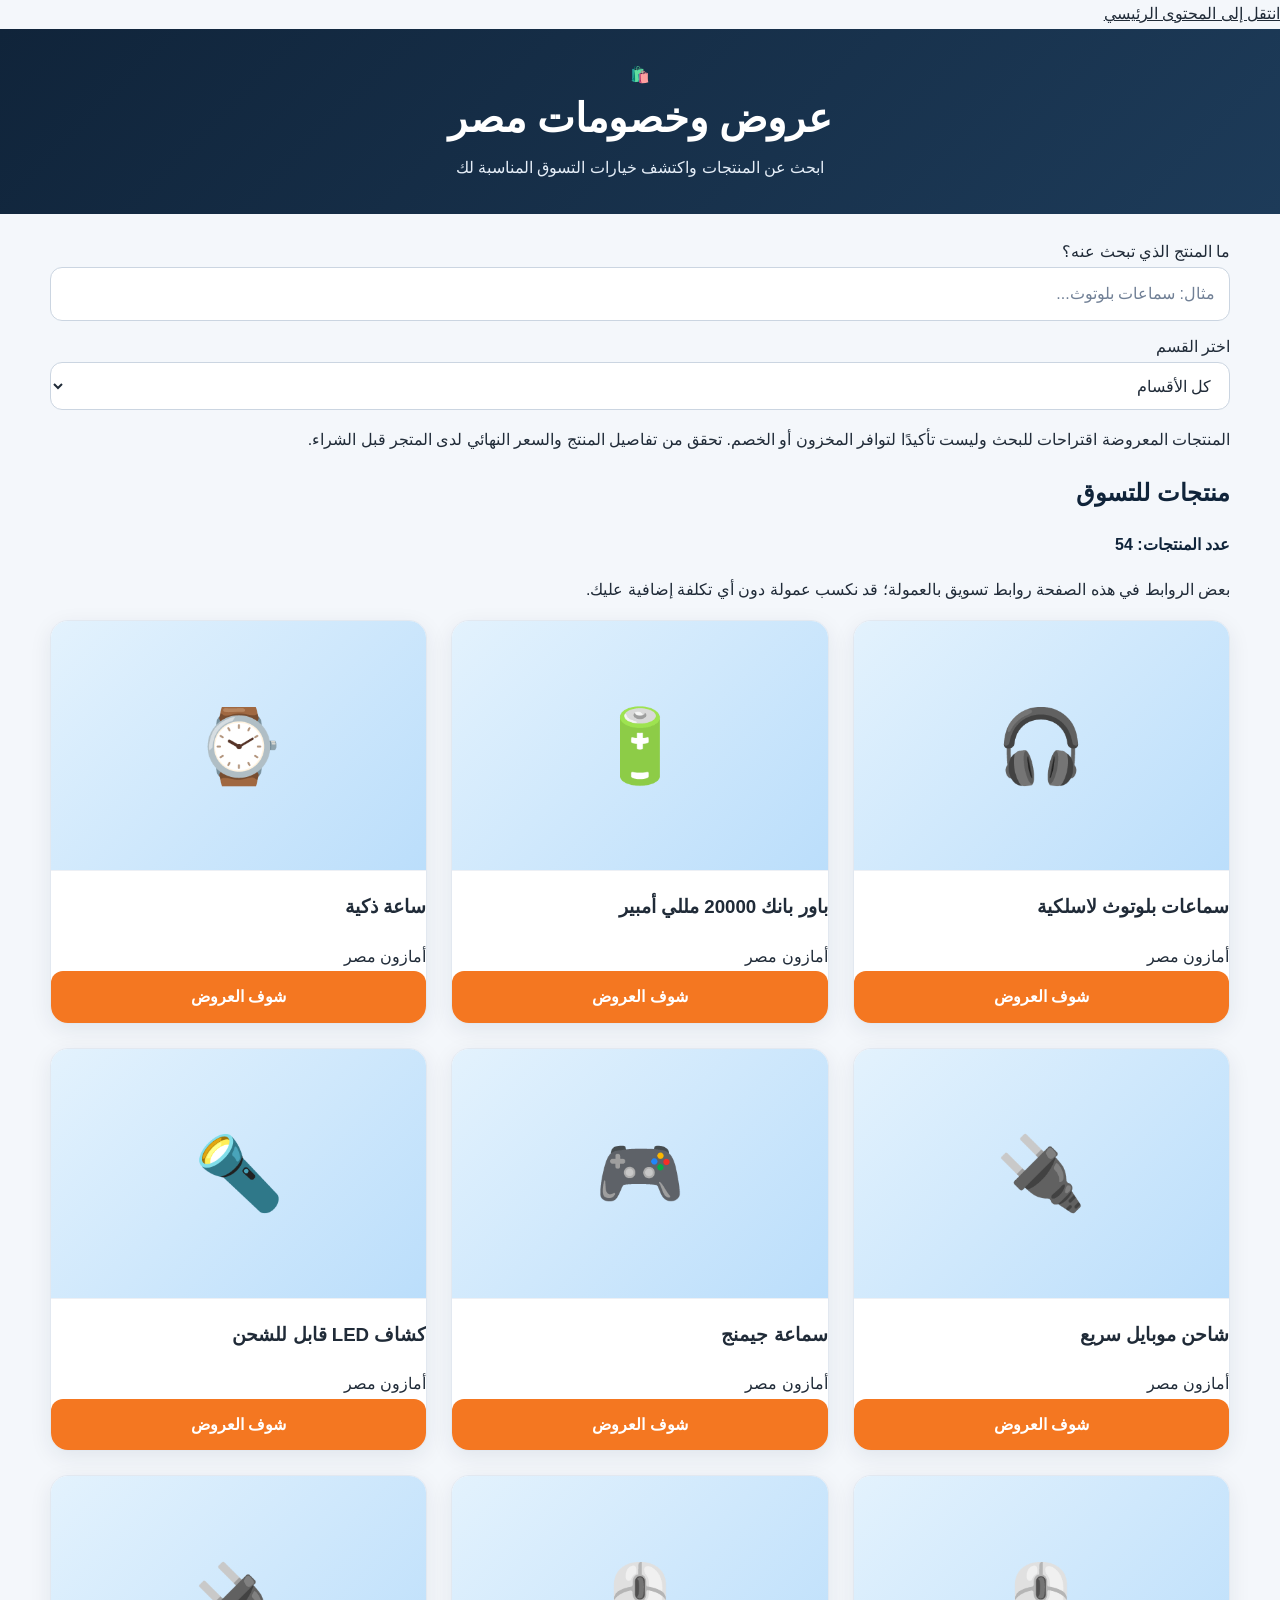
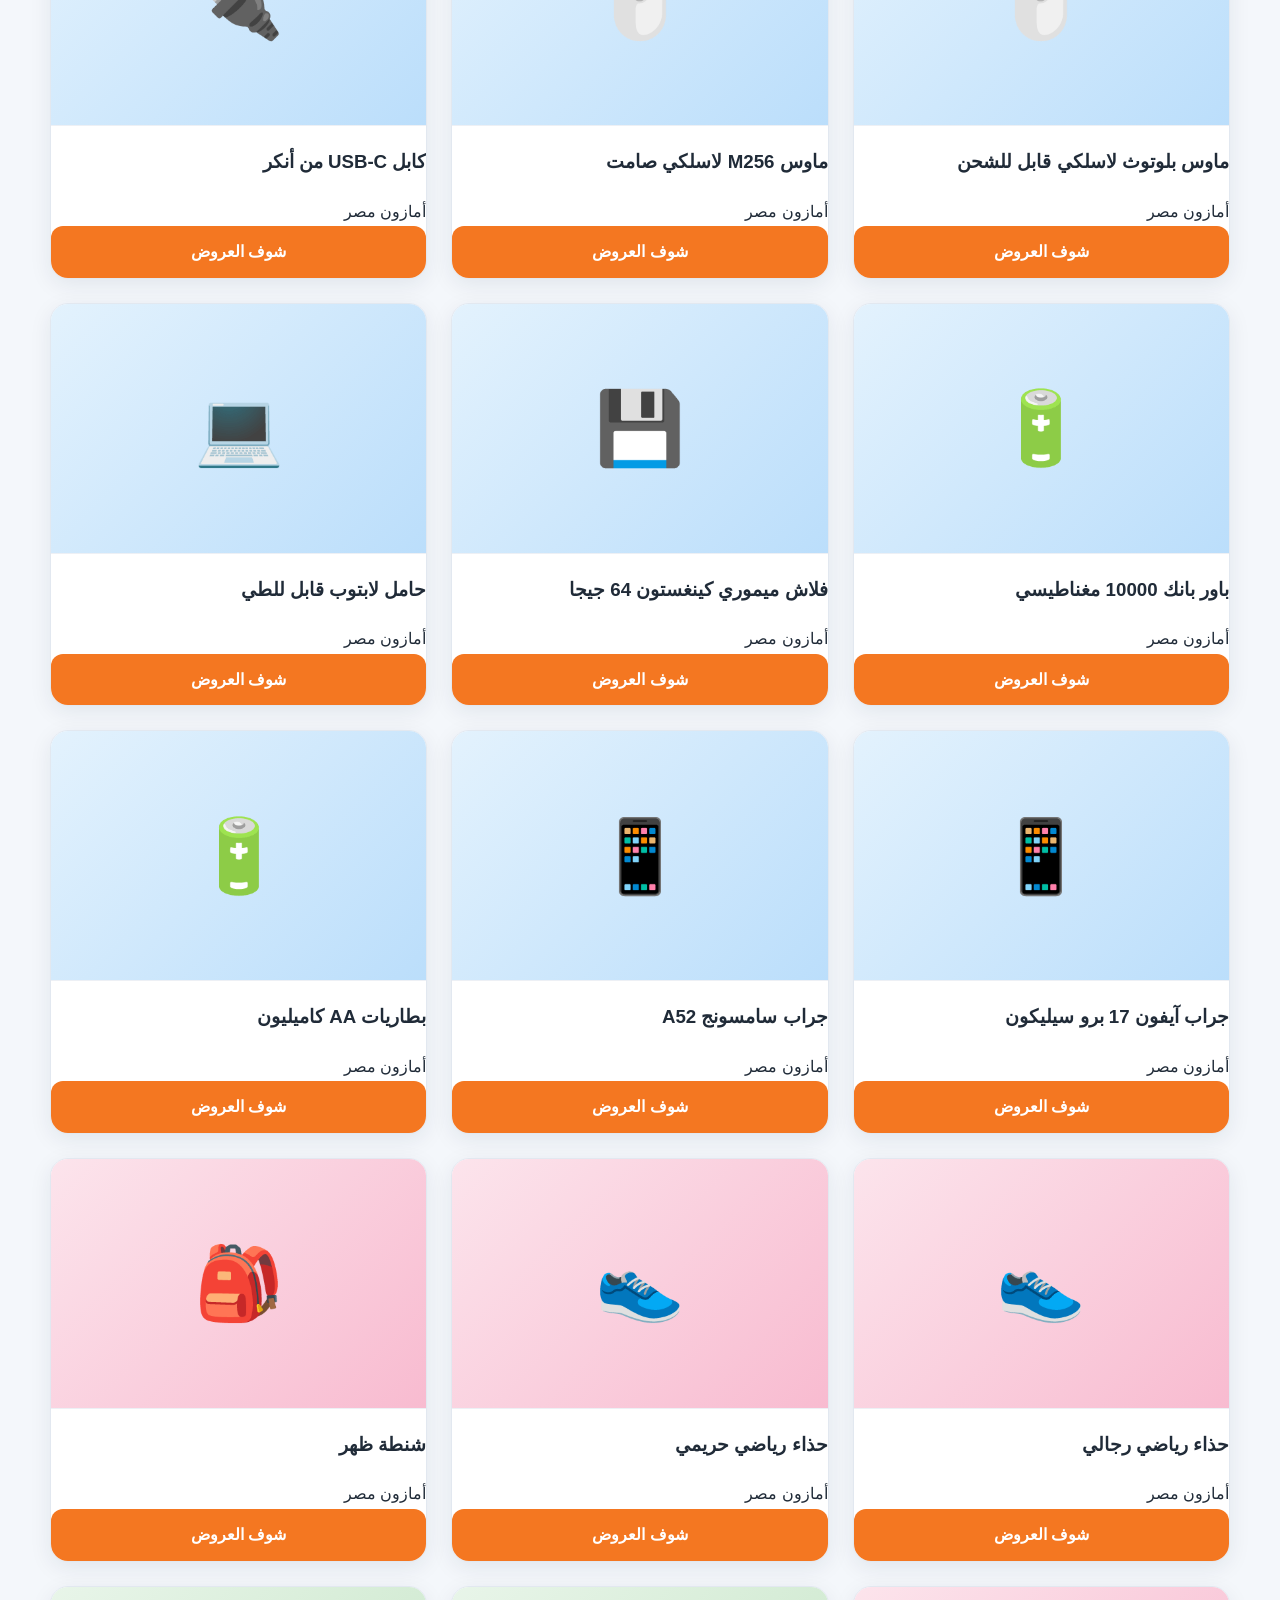
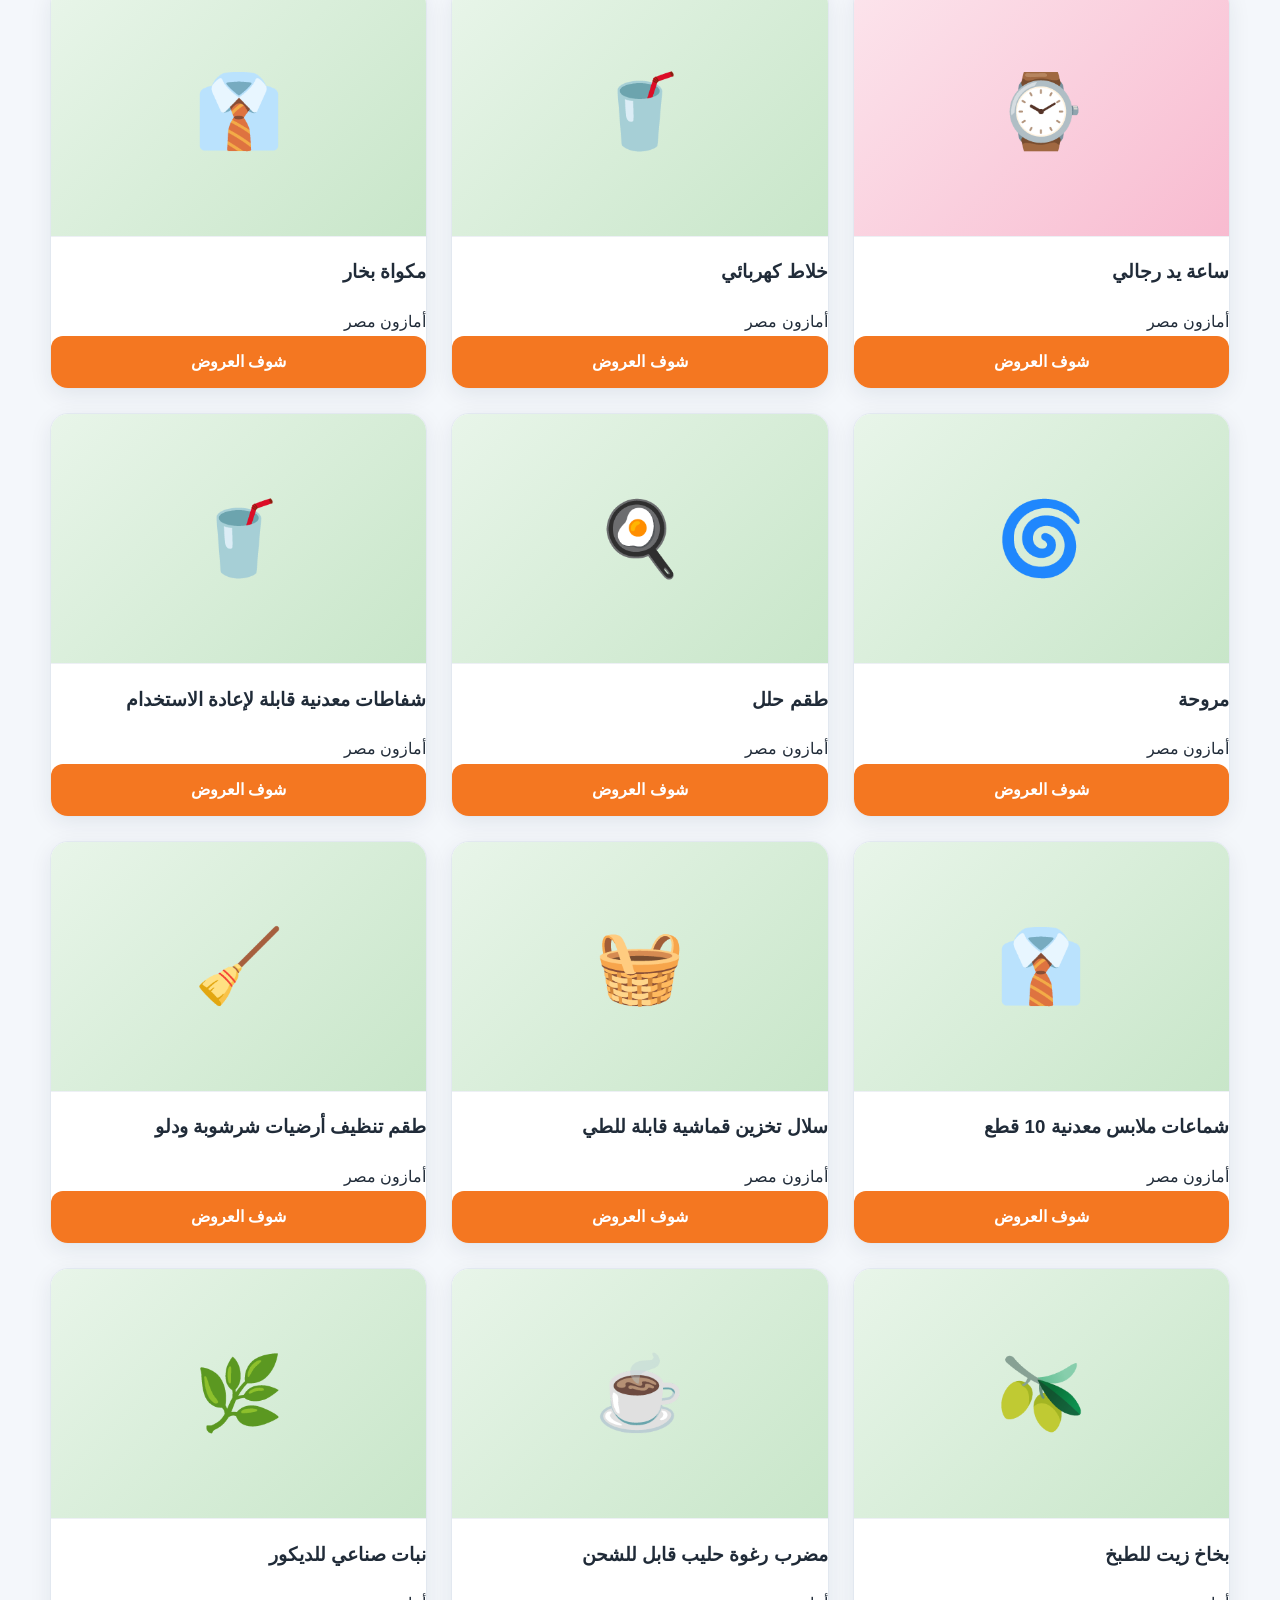
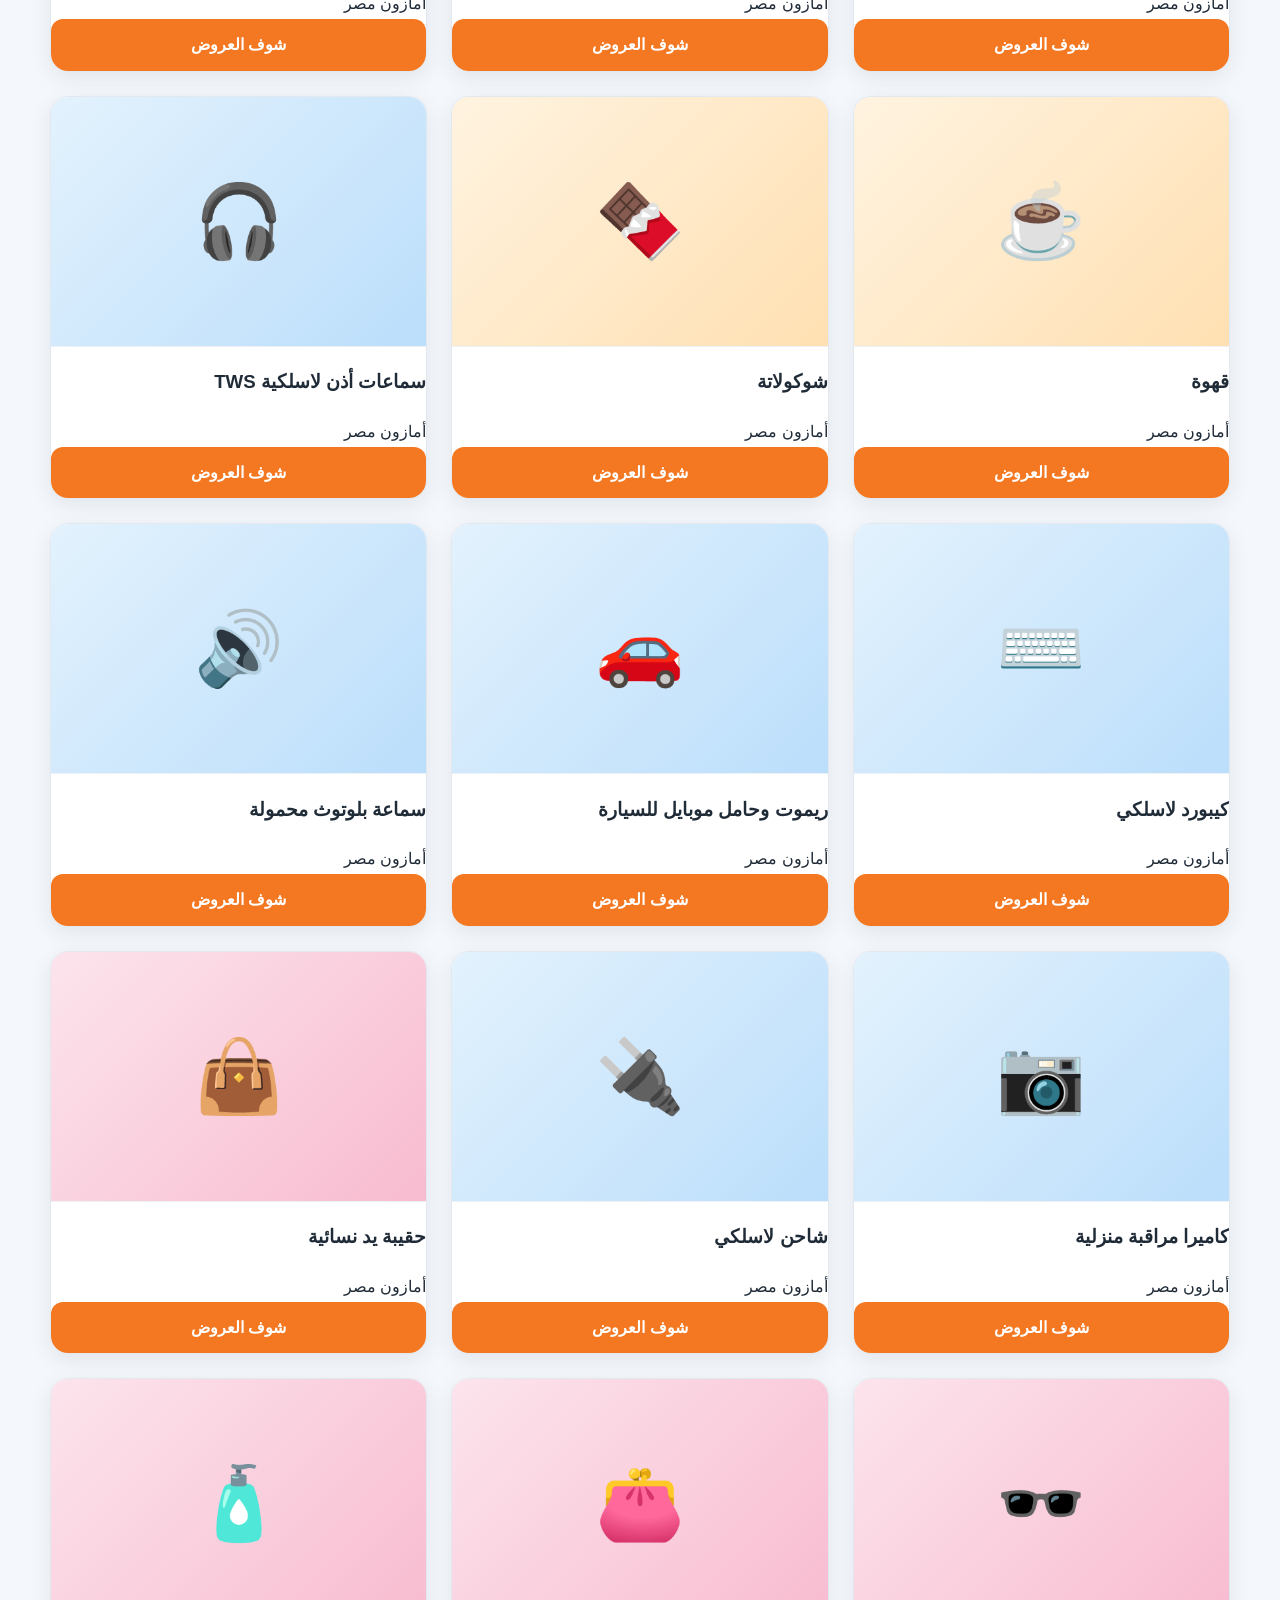
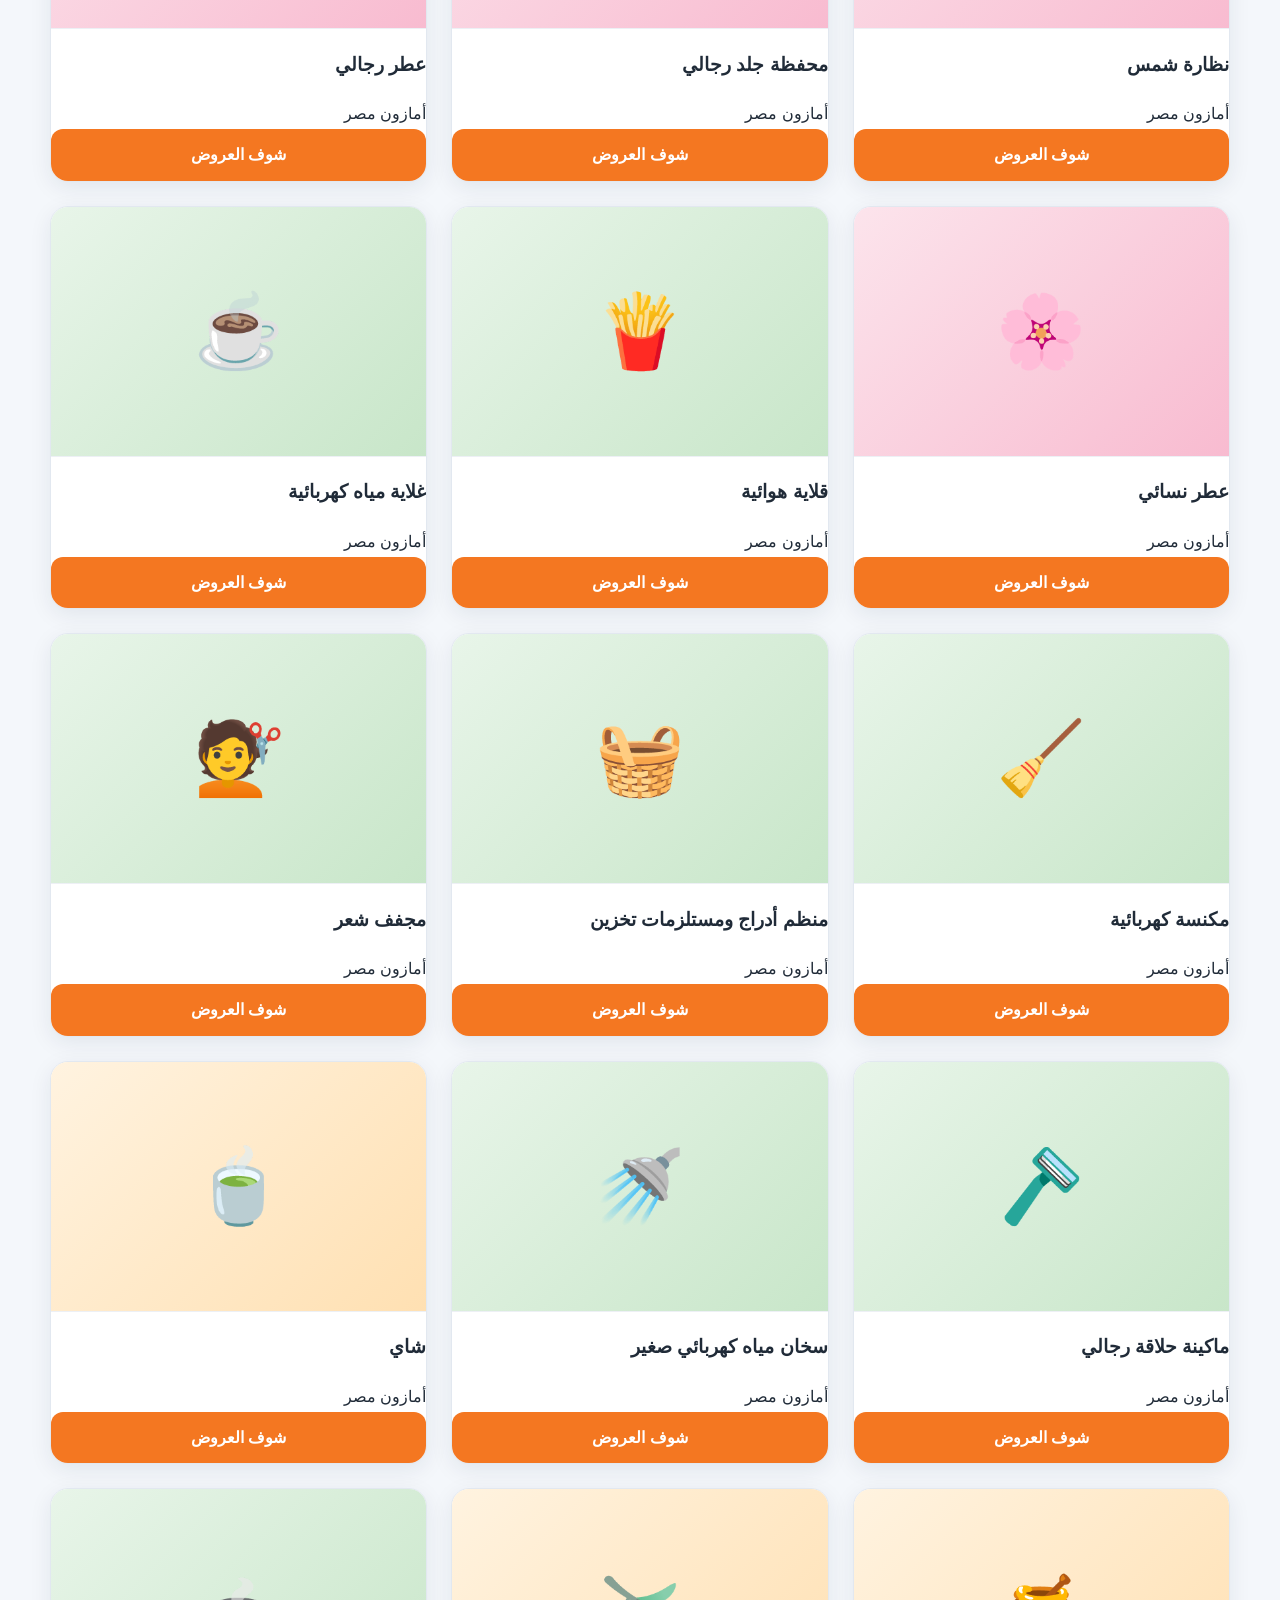
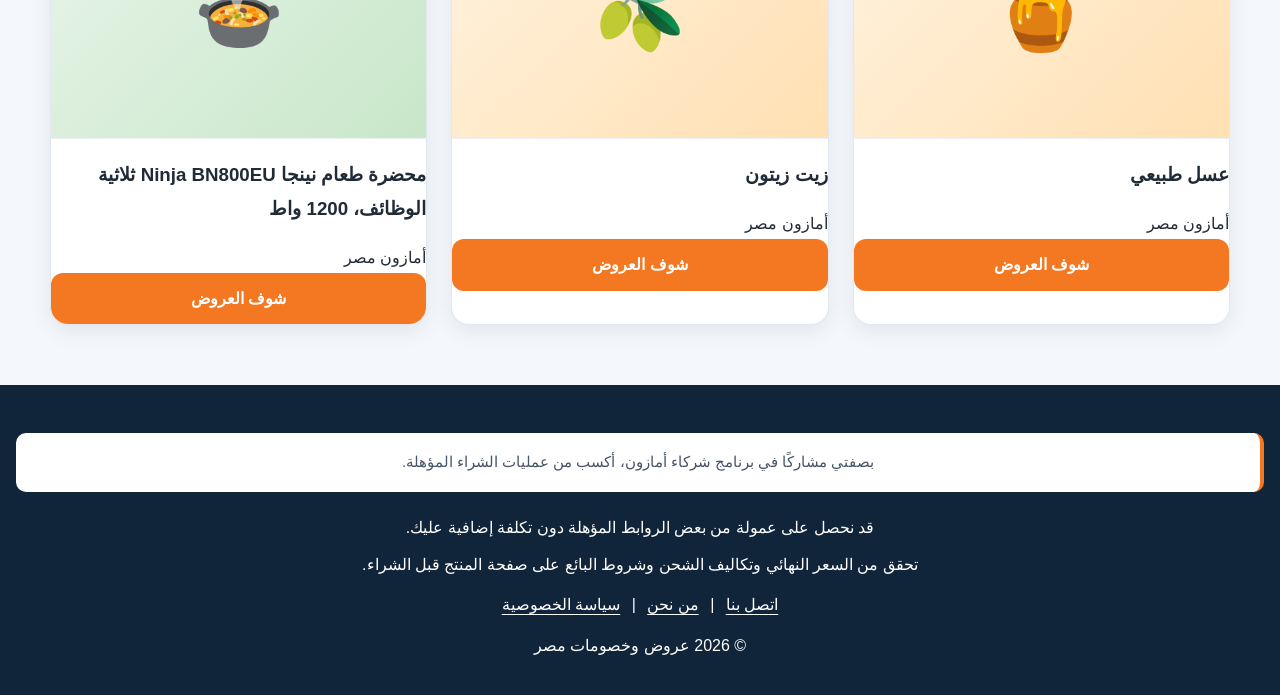
==== commit 0ea4ec97: "Add canonical link and affiliate notice to index.html" ====
--- a/index.html
+++ b/index.html
@@ -1,4 +1,3 @@
-
 <!DOCTYPE html>
 <html lang="ar" dir="rtl">
 <head>
@@ -9,10 +8,18 @@
   <meta name="description" content="دليل التسوق الذكي في مصر. ابحث عن المنتجات واكتشف خيارات التسوق لدى المتاجر، مع روابط تسوق وإفصاح واضح عن التسويق بالعمولة.">
   <meta name="robots" content="index,follow">
 
+  <link rel="canonical" href="https://ashraflx71.github.io/deals-ega/">
+  <link rel="icon" href="data:image/svg+xml,%3Csvg xmlns='http://www.w3.org/2000/svg' viewBox='0 0 100 100'%3E%3Ctext y='.9em' font-size='90'%3E🛍️%3C/text%3E%3C/svg%3E">
+
+  <meta property="og:type" content="website">
+  <meta property="og:locale" content="ar_EG">
+  <meta property="og:title" content="عروض وخصومات مصر | دليل التسوق الذكي">
+  <meta property="og:description" content="ابحث عن المنتجات واكتشف خيارات التسوق المناسبة لك.">
+  <meta property="og:url" content="https://ashraflx71.github.io/deals-ega/">
+
   <title>عروض وخصومات مصر | دليل التسوق الذكي</title>
 
   <link rel="stylesheet" href="style.css">
-
 </head>
 <body>
 
@@ -87,6 +94,15 @@
         ></span>
       </div>
 
+      <p class="affiliate-notice">
+        بعض الروابط في هذه الصفحة روابط تسويق بالعمولة؛ قد نكسب
+        عمولة دون أي تكلفة إضافية عليك.
+      </p>
+
+      <noscript>
+        <p>يلزم تفعيل JavaScript لعرض المنتجات.</p>
+      </noscript>
+
       <div id="offers" class="grid"></div>
 
     </section>
--- a/style.css
+++ b/style.css
@@ -1,51 +1,389 @@
 
-/* تحسينات إضافية للموقع */
-.search-panel input,
-.search-panel select {
-  font-size: 16px;
-}
-
-.card {
-  height: 100%;
-  transition: transform 0.18s ease, box-shadow 0.18s ease;
-}
-
-.card:hover {
-  transform: translateY(-2px);
-  box-shadow: 0 8px 22px rgba(16, 36, 58, 0.10);
-}
-
-.btn {
-  min-height: 46px;
-  overflow-wrap: anywhere;
-}
-
-.search-panel input:focus-visible,
-.search-panel select:focus-visible {
+:root {
+  --navy: #10243a;
+  --navy-light: #1d3b59;
+  --orange: #f47721;
+  --orange-dark: #d95d0c;
+  --background: #f4f7fb;
+  --surface: #ffffff;
+  --text: #202b38;
+  --muted: #64748b;
+  --border: #e2e8f0;
+  --radius: 18px;
+  --shadow: 0 6px 22px rgba(16, 36, 58, 0.08);
+  --content-width: 1180px;
+}
+
+* {
+  box-sizing: border-box;
+}
+
+html {
+  scroll-behavior: smooth;
+  -webkit-text-size-adjust: 100%;
+}
+
+body {
+  margin: 0;
+  background: var(--background);
+  color: var(--text);
+  font-family: Tahoma, Arial, sans-serif;
+  line-height: 1.8;
+  direction: rtl;
+}
+
+img {
+  display: block;
+  max-width: 100%;
+}
+
+a {
+  color: inherit;
+}
+
+button,
+input,
+select {
+  font: inherit;
+}
+
+header {
+  padding: 32px 16px;
+  color: #fff;
+  text-align: center;
+  background: linear-gradient(
+    135deg,
+    var(--navy),
+    var(--navy-light)
+  );
+}
+
+header h1 {
+  margin: 0 0 8px;
+  font-size: clamp(1.65rem, 5vw, 2.5rem);
+  line-height: 1.4;
+}
+
+header p {
+  max-width: 700px;
+  margin: 0 auto;
+  color: #e4edf7;
+  font-size: 0.98rem;
+}
+
+main,
+#main-content {
+  width: min(var(--content-width), calc(100% - 28px));
+  margin-inline: auto;
+}
+
+#main-content {
+  padding-top: 24px;
+  padding-bottom: 36px;
+}
+
+h2 {
+  color: var(--navy);
+  line-height: 1.5;
+}
+
+#search,
+#category {
+  display: block;
+  width: 100%;
+  min-width: 0;
+  min-height: 48px;
+  padding: 12px 14px;
+  border: 1px solid #cbd5e1;
+  border-radius: 12px;
+  background: var(--surface);
+  color: var(--text);
+  font: inherit;
+}
+
+#search {
+  margin-bottom: 12px;
+}
+
+#search::placeholder {
+  color: #718096;
+  opacity: 1;
+}
+
+#search:focus-visible,
+#category:focus-visible {
   outline: 3px solid rgba(244, 119, 33, 0.25);
   outline-offset: 2px;
-}
-
-@media (max-width: 360px) {
+  border-color: var(--orange);
+}
+
+#result-count {
+  margin: 16px 0;
+  color: var(--navy);
+  font-weight: 700;
+}
+
+/* شبكة المنتجات */
+#offers,
+.grid {
+  display: grid;
+  grid-template-columns: minmax(0, 1fr);
+  gap: 18px;
+  align-items: stretch;
+}
+
+/* بطاقة المنتج */
+.card {
+  display: flex;
+  flex-direction: column;
+  min-width: 0;
+  overflow: hidden;
+  background: var(--surface);
+  border: 1px solid var(--border);
+  border-radius: var(--radius);
+  box-shadow: var(--shadow);
+  transition:
+    transform 0.2s ease,
+    box-shadow 0.2s ease;
+}
+
+/* مساحة الصورة */
+.product-visual {
+  position: relative;
+  display: flex;
+  align-items: center;
+  justify-content: center;
+  width: 100%;
+  height: 235px;
+  overflow: hidden;
+  background: #fff;
+  border-bottom: 1px solid #edf0f5;
+}
+
+.product-image {
+  display: block;
+  width: 100%;
+  height: 100%;
+  padding: 12px;
+  object-fit: contain;
+  object-position: center;
+}
+
+.product-visual.image-fallback {
+  background: linear-gradient(
+    135deg,
+    #e8f2ff,
+    #fff5e6
+  );
+}
+
+.product-fallback-icon {
+  display: inline-flex;
+  align-items: center;
+  justify-content: center;
+  font-size: 4.5rem;
+  line-height: 1.2;
+}
+
+/* محتوى البطاقة */
+.product-body {
+  display: flex;
+  flex: 1;
+  flex-direction: column;
+  align-items: stretch;
+  gap: 10px;
+  padding: 18px;
+}
+
+.category-label {
+  align-self: flex-start;
+  display: inline-flex;
+  align-items: center;
+  max-width: 100%;
+  padding: 4px 11px;
+  border-radius: 999px;
+  background: #e8f2ff;
+  color: var(--navy);
+  font-size: 0.82rem;
+  font-weight: 700;
+}
+
+.product-body h3 {
+  margin: 0;
+  color: var(--navy);
+  font-size: 1.08rem;
+  line-height: 1.7;
+  overflow-wrap: anywhere;
+}
+
+.product-note {
+  margin: 0;
+  color: var(--muted);
+  font-size: 0.9rem;
+  line-height: 1.8;
+  overflow-wrap: anywhere;
+}
+
+/* زر التسوق */
+.btn {
+  display: flex;
+  align-items: center;
+  justify-content: center;
+  width: 100%;
+  min-height: 48px;
+  margin-top: auto;
+  padding: 11px 14px;
+  border: 2px solid transparent;
+  border-radius: 12px;
+  background: var(--orange);
+  color: #fff;
+  font: inherit;
+  font-weight: 700;
+  line-height: 1.6;
+  text-align: center;
+  text-decoration: none;
+  overflow-wrap: anywhere;
+  transition:
+    background 0.2s ease,
+    box-shadow 0.2s ease;
+}
+
+.btn:hover {
+  background: var(--orange-dark);
+  color: #fff;
+}
+
+.btn:focus-visible {
+  outline: 3px solid rgba(244, 119, 33, 0.4);
+  outline-offset: 3px;
+}
+
+/* رسالة عدم وجود نتائج */
+.empty-state {
+  grid-column: 1 / -1;
+  margin: 0;
+  padding: 22px;
+  border: 1px solid var(--border);
+  border-radius: 14px;
+  background: var(--surface);
+  color: var(--muted);
+  text-align: center;
+}
+
+/* إفصاح العمولة */
+.disclosure,
+.affiliate-disclosure {
+  margin: 22px 0;
+  padding: 16px;
+  border-right: 4px solid var(--orange);
+  border-radius: 10px;
+  background: var(--surface);
+  color: #475569;
+  font-size: 0.92rem;
+}
+
+/* تذييل الموقع */
+footer {
+  margin-top: 24px;
+  padding: 26px 16px;
+  background: var(--navy);
+  color: #fff;
+  text-align: center;
+}
+
+footer a {
+  display: inline-block;
+  margin: 4px 7px;
+  color: #fff;
+  text-decoration: underline;
+  text-underline-offset: 4px;
+}
+
+footer a:focus-visible {
+  outline: 2px solid #fff;
+  outline-offset: 4px;
+  border-radius: 3px;
+}
+
+footer p {
+  margin: 8px 0;
+}
+
+/* الهواتف الصغيرة */
+@media (max-width: 359px) {
+  main,
+  #main-content {
+    width: calc(100% - 18px);
+  }
+
+  #offers,
   .grid {
-    grid-template-columns: minmax(0, 1fr);
+    gap: 12px;
   }
 
   .product-visual {
-    min-height: 100px;
+    height: 195px;
   }
 
   .product-body {
-    padding: 14px;
-  }
-}
-
+    padding: 13px;
+  }
+
+  .product-body h3 {
+    font-size: 1rem;
+  }
+
+  .btn {
+    padding-inline: 9px;
+    font-size: 0.92rem;
+  }
+}
+
+/* الهواتف والشاشات المتوسطة */
+@media (min-width: 520px) {
+  #offers,
+  .grid {
+    grid-template-columns: repeat(2, minmax(0, 1fr));
+    gap: 20px;
+  }
+
+  .product-visual {
+    height: 220px;
+  }
+}
+
+/* الكمبيوتر والشاشات الواسعة */
+@media (min-width: 850px) {
+  #offers,
+  .grid {
+    grid-template-columns: repeat(3, minmax(0, 1fr));
+    gap: 24px;
+  }
+
+  .product-visual {
+    height: 250px;
+  }
+}
+
+/* تأثيرات خفيفة للماوس */
+@media (hover: hover) and (prefers-reduced-motion: no-preference) {
+  .card:hover {
+    transform: translateY(-3px);
+    box-shadow: 0 12px 28px rgba(16, 36, 58, 0.13);
+  }
+}
+
+/* تقليل الحركة حسب إعدادات الجهاز */
 @media (prefers-reduced-motion: reduce) {
-  .card {
-    transition: none;
-  }
-
-  .card:hover {
-    transform: none;
-  }
-}
+  html {
+    scroll-behavior: auto;
+  }
+
+  *,
+  *::before,
+  *::after {
+    transition-duration: 0.01ms !important;
+    animation-duration: 0.01ms !important;
+    animation-iteration-count: 1 !important;
+  }
+}
